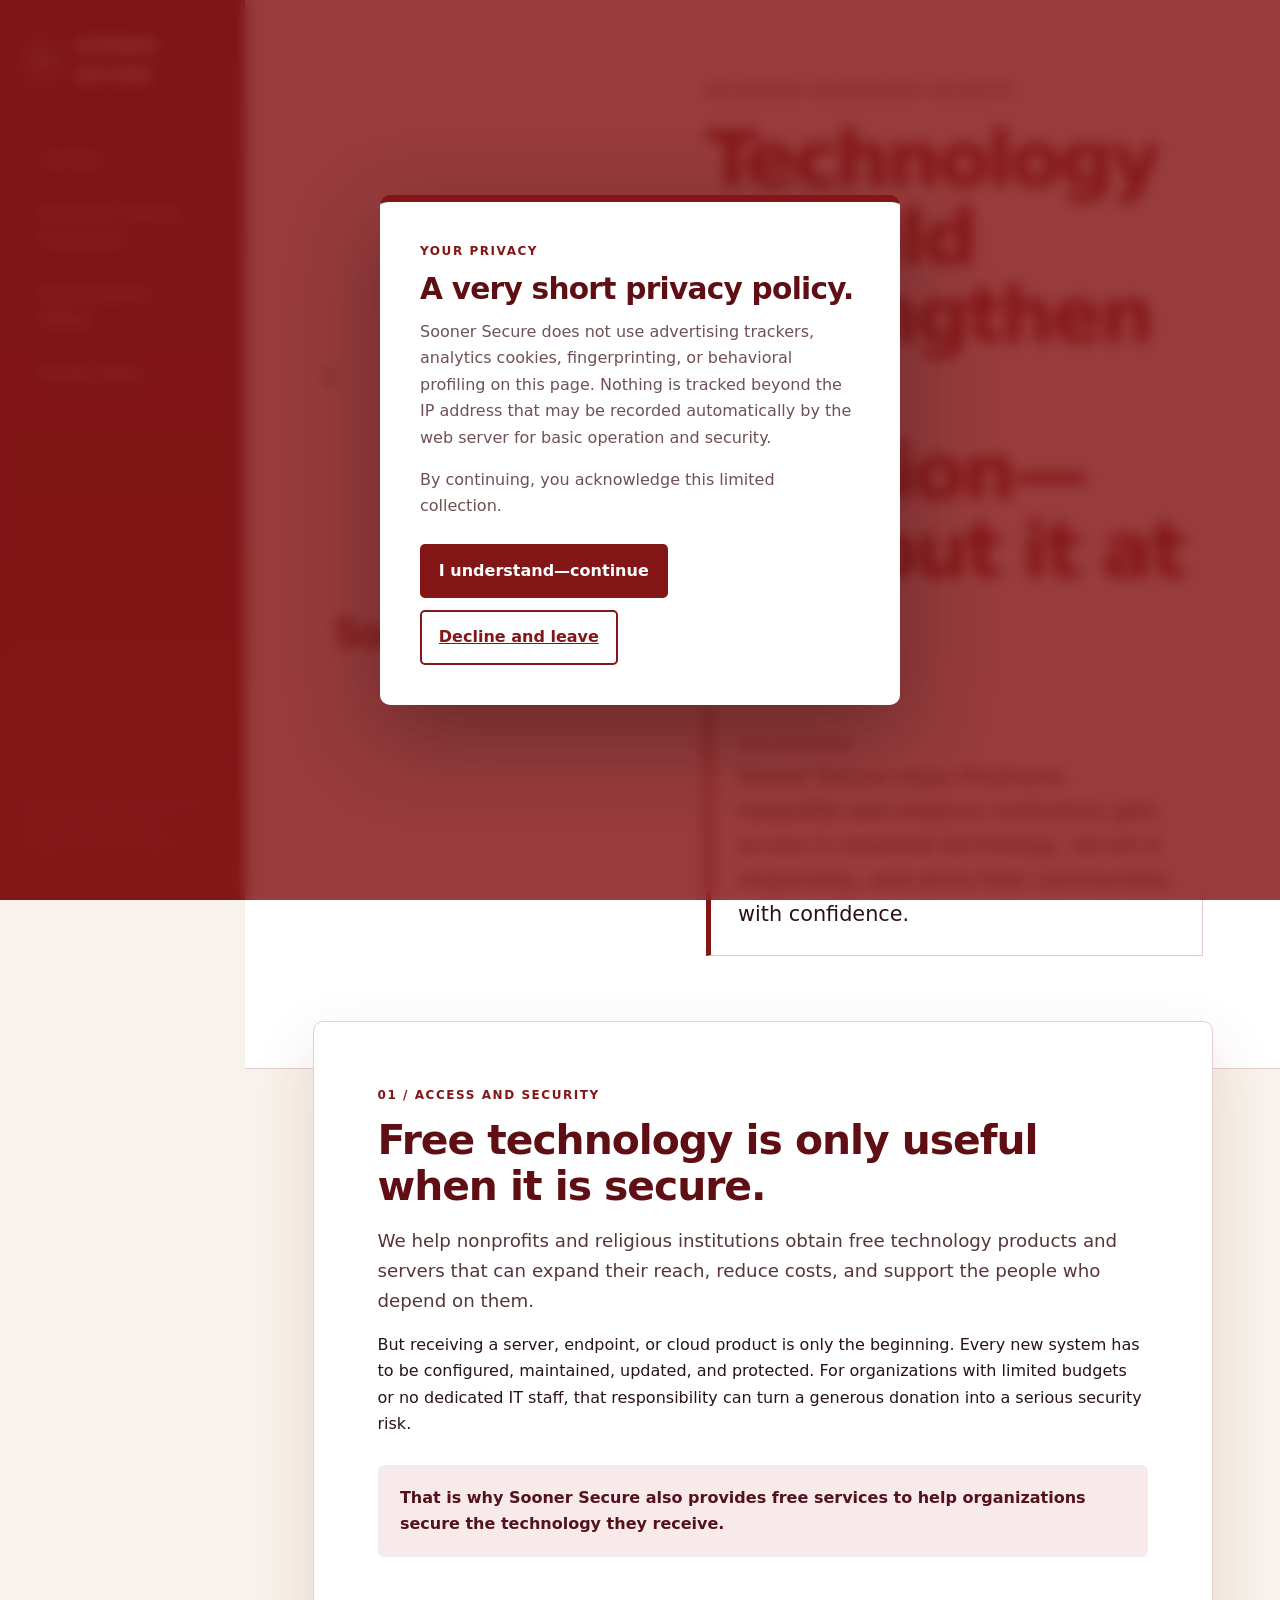
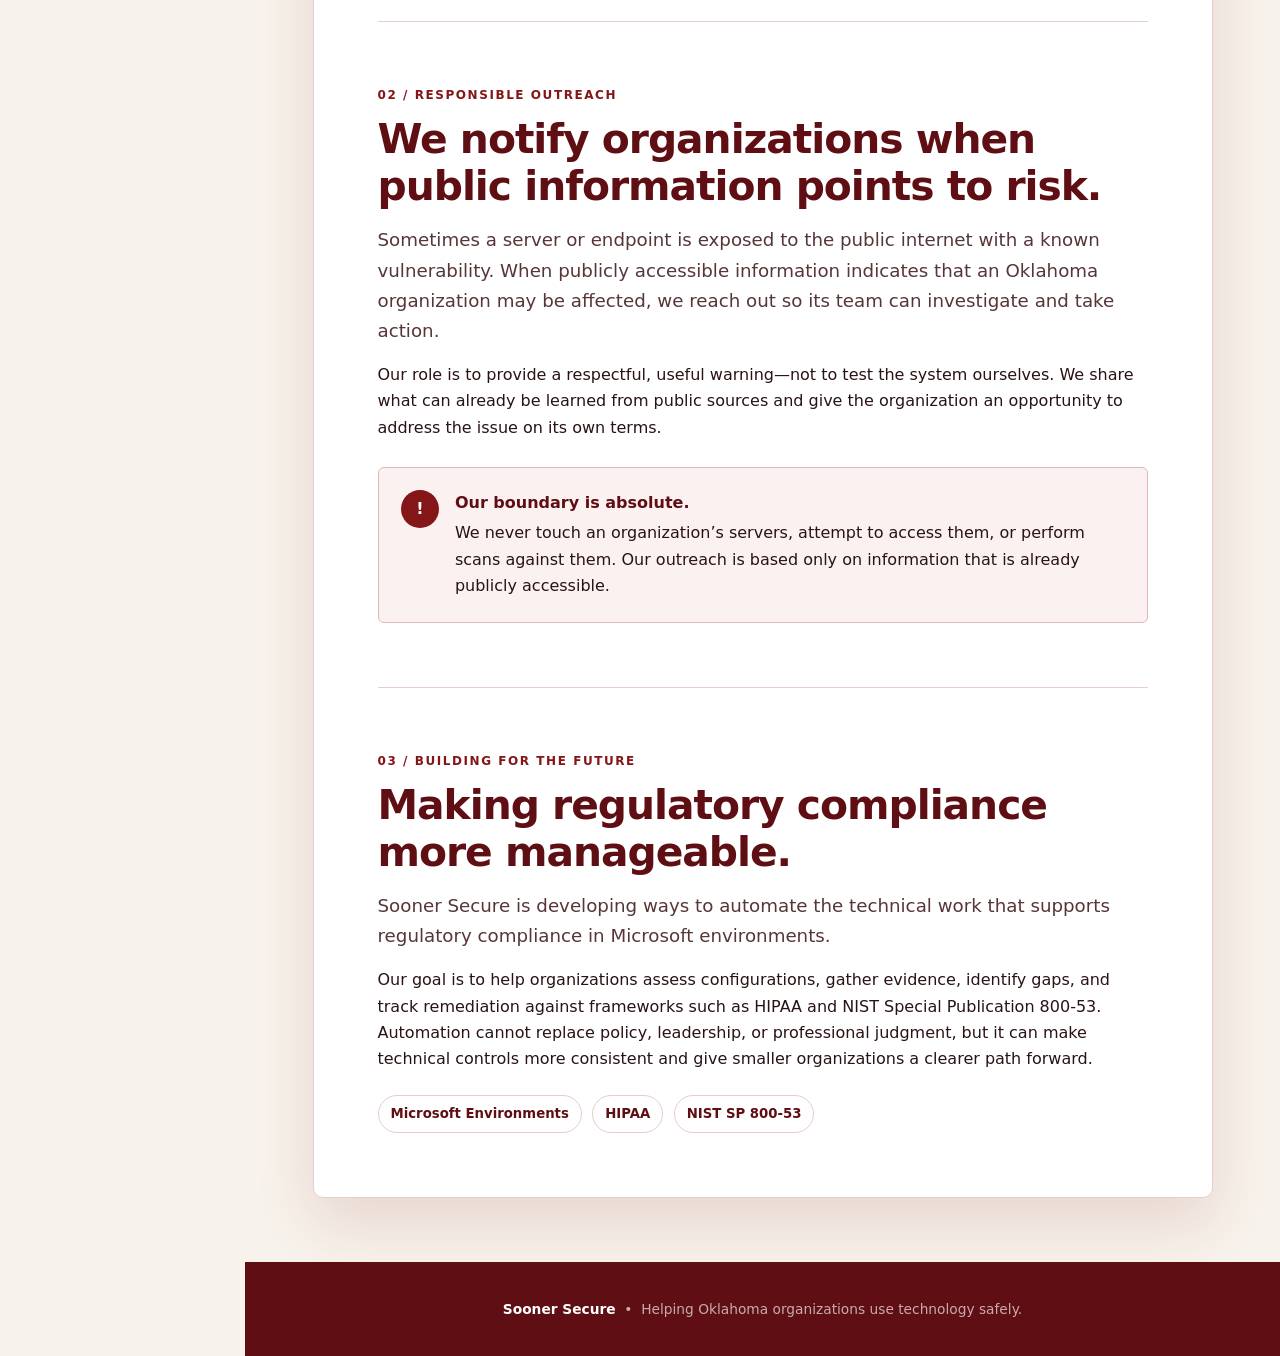
==== index.html @ 1336f8ab "Update index.html" ====
<!DOCTYPE html>
<html lang="en">
<head>
  <meta charset="UTF-8">
  <meta name="viewport" content="width=device-width, initial-scale=1.0">
  <meta name="description" content="Sooner Secure helps Oklahoma nonprofits and religious institutions access and secure essential technology.">
  <title>Sooner Secure | Technology That Serves Safely</title>
  <style>
    :root {
      --navy: #841617;
      --navy-light: #a52a2b;
      --red: #841617;
      --red-dark: #5f0f13;
      --cream: #f7f2eb;
      --paper: #ffffff;
      --ink: #291314;
      --muted: #6f5153;
      --line: #e6cdcf;
      --sidebar-width: 245px;
    }

    * { box-sizing: border-box; }

    html { scroll-behavior: smooth; }

    body {
      margin: 0;
      background: var(--cream);
      color: var(--ink);
      font-family: Inter, ui-sans-serif, system-ui, -apple-system, BlinkMacSystemFont, "Segoe UI", sans-serif;
      line-height: 1.65;
    }

    a { color: inherit; }

    .privacy-consent-toggle {
      position: fixed;
      width: 1px;
      height: 1px;
      opacity: 0;
      pointer-events: none;
    }

    .privacy-consent-toggle:not(:checked) ~ .privacy-overlay { display: none; }

    .sidebar {
      position: fixed;
      inset: 0 auto 0 0;
      width: var(--sidebar-width);
      display: flex;
      flex-direction: column;
      padding: 2rem 1.5rem;
      background: linear-gradient(180deg, var(--red-dark), var(--red));
      color: white;
      z-index: 10;
    }

    .brand {
      display: flex;
      align-items: center;
      gap: .8rem;
      margin-bottom: 3rem;
      font-size: 1.08rem;
      font-weight: 800;
      letter-spacing: .03em;
      text-transform: uppercase;
    }

    .brand-mark {
      display: grid;
      width: 42px;
      height: 42px;
      place-items: center;
      border: 2px solid rgba(255,255,255,.9);
      border-radius: 50%;
      color: white;
      font-size: .82rem;
    }

    nav { display: grid; gap: .45rem; }

    nav a,
    nav label {
      display: block;
      padding: .7rem .85rem;
      border-left: 3px solid transparent;
      color: rgba(255,255,255,.78);
      font-size: .95rem;
      text-decoration: none;
      transition: .2s ease;
      cursor: pointer;
    }

    nav a:hover,
    nav a:focus-visible,
    nav label:hover,
    nav label:focus-visible {
      border-left-color: #ffffff;
      background: rgba(255,255,255,.08);
      color: white;
      outline: none;
    }

    .sidebar-note {
      margin-top: auto;
      color: rgba(255,255,255,.58);
      font-size: .78rem;
      line-height: 1.5;
    }

    .page { margin-left: var(--sidebar-width); min-height: 100vh; }

    .header-logo {
      width: min(320px, 100%);
      align-self: center;
      text-align: center;
    }

    .logo-symbol {
      height: 232px;
      overflow: hidden;
    }

    .logo-symbol img {
      display: block;
      width: 100%;
      height: auto;
    }

    header,
    .header-logo,
    .logo-symbol,
    .logo-symbol img,
    .header-copy,
    .mission-box {
      background: #ffffff;
    }

    .logo-name {
      margin-top: .2rem;
      color: var(--red);
      font-size: clamp(1.8rem, 3vw, 2.55rem);
      font-weight: 800;
      letter-spacing: -.035em;
    }

    header {
      display: grid;
      grid-template-columns: minmax(220px, 320px) 1fr;
      gap: clamp(2rem, 5vw, 5rem);
      align-items: center;
      padding: 4.8rem clamp(1.5rem, 6vw, 6.5rem) 7rem;
      border-bottom: 1px solid var(--line);
      background: #ffffff;
      color: var(--ink);
    }

    .eyebrow {
      display: inline-block;
      margin-bottom: 1.2rem;
      color: var(--red);
      font-size: .78rem;
      font-weight: 800;
      letter-spacing: .16em;
      text-transform: uppercase;
    }

    h1 {
      max-width: 760px;
      margin: 0;
      font-size: clamp(2.5rem, 6vw, 5rem);
      line-height: 1.02;
      letter-spacing: -.045em;
      color: var(--red);
    }

    .mission-box {
      max-width: 780px;
      margin-top: 2.5rem;
      padding: 1.5rem 1.7rem;
      border: 1px solid #e5c8ca;
      border-left: 5px solid var(--red);
      background: #ffffff;
      box-shadow: none;
    }

    .mission-box strong {
      display: block;
      margin-bottom: .3rem;
      color: var(--red);
      font-size: .8rem;
      letter-spacing: .12em;
      text-transform: uppercase;
    }

    .mission-box p { margin: 0; font-size: clamp(1.05rem, 2vw, 1.3rem); }

    main {
      width: min(900px, calc(100% - 3rem));
      margin: -3rem auto 4rem;
      padding: clamp(1.6rem, 5vw, 4.5rem);
      border: 1px solid var(--line);
      border-radius: 10px;
      background: var(--paper);
      box-shadow: 0 24px 60px rgba(132,22,23,.13);
    }

    section { scroll-margin-top: 2rem; }
    section + section { margin-top: 4rem; padding-top: 4rem; border-top: 1px solid var(--line); }

    .section-number {
      display: block;
      margin-bottom: .65rem;
      color: var(--red);
      font-size: .75rem;
      font-weight: 800;
      letter-spacing: .13em;
      text-transform: uppercase;
    }

    h2 {
      margin: 0 0 1rem;
      color: var(--red-dark);
      font-size: clamp(1.7rem, 4vw, 2.55rem);
      line-height: 1.14;
      letter-spacing: -.025em;
    }

    p { margin: 0 0 1rem; }

    .lead { color: #573638; font-size: 1.14rem; }

    .highlight {
      margin-top: 1.7rem;
      padding: 1.25rem 1.4rem;
      border-radius: 6px;
      background: #f8e9eb;
      color: #53131d;
      font-weight: 650;
    }

    .boundary {
      display: grid;
      grid-template-columns: auto 1fr;
      gap: 1rem;
      margin-top: 1.6rem;
      padding: 1.4rem;
      border: 1px solid #dfb8bb;
      border-radius: 6px;
      background: #fbf1f1;
    }

    .boundary-icon {
      display: grid;
      width: 38px;
      height: 38px;
      place-items: center;
      border-radius: 50%;
      background: var(--red);
      color: white;
      font-weight: 900;
    }

    .boundary strong { color: var(--red-dark); }
    .boundary p { margin: .25rem 0 0; }

    .frameworks { display: flex; flex-wrap: wrap; gap: .65rem; margin-top: 1.4rem; }

    .tag {
      padding: .45rem .75rem;
      border: 1px solid var(--line);
      border-radius: 999px;
      color: var(--red-dark);
      font-size: .83rem;
      font-weight: 750;
    }

    footer {
      padding: 2.2rem clamp(1.5rem, 6vw, 6.5rem);
      background: var(--red-dark);
      color: rgba(255,255,255,.65);
      font-size: .86rem;
      text-align: center;
    }

    footer strong { color: white; }

    .privacy-overlay {
      position: fixed;
      inset: 0;
      z-index: 100;
      display: grid;
      place-items: center;
      padding: 1.25rem;
      background: rgba(132, 22, 23, .84);
      backdrop-filter: blur(7px);
    }

    .privacy-dialog {
      width: min(520px, 100%);
      padding: clamp(1.5rem, 5vw, 2.5rem);
      border-top: 7px solid var(--red);
      border-radius: 10px;
      background: white;
      box-shadow: 0 30px 90px rgba(0,0,0,.3);
    }

    .privacy-dialog h2 { margin-bottom: .8rem; font-size: 1.85rem; }
    .privacy-dialog p { color: var(--muted); }
    .privacy-actions { display: flex; flex-wrap: wrap; gap: .75rem; margin-top: 1.5rem; }

    .privacy-button {
      padding: .75rem 1.05rem;
      border: 2px solid var(--red);
      border-radius: 5px;
      background: var(--red);
      color: white;
      font: inherit;
      font-weight: 750;
      cursor: pointer;
    }

    .privacy-button:hover,
    .privacy-button:focus-visible { background: var(--red-dark); border-color: var(--red-dark); }
    .privacy-button.secondary { background: white; color: var(--red); }

    @media (max-width: 760px) {
      .sidebar {
        position: static;
        width: 100%;
        padding: 1rem 1.2rem;
      }

      .brand { margin: 0 0 .8rem; }
      .brand-mark { width: 36px; height: 36px; }
      nav { grid-template-columns: repeat(2, 1fr); }
      nav a, nav label { padding: .45rem .55rem; font-size: .82rem; }
      .sidebar-note { display: none; }
      .page { margin-left: 0; }
      header {
        grid-template-columns: 1fr;
        gap: 1.5rem;
        padding-top: 2.5rem;
        padding-bottom: 6rem;
      }
      .header-logo { width: 260px; margin: 0 auto; }
      .logo-symbol { height: 190px; }
      main { margin-top: -2.5rem; }
      section + section { margin-top: 3rem; padding-top: 3rem; }
    }
  </style>
</head>
<body>
  <input class="privacy-consent-toggle" id="privacy-consent-toggle" type="checkbox" checked>
  <aside class="sidebar" aria-label="Primary navigation">
    <div class="brand">
      <span class="brand-mark" aria-hidden="true">SS</span>
      <span>Sooner Secure</span>
    </div>
    <nav>
      <a href="https://www.youtube.com/@CybersecPat" target="_blank" rel="noopener noreferrer">YouTube</a>
      <a href="https://www.eff.org/" target="_blank" rel="noopener noreferrer">Electronic Frontier Foundation</a>
      <a href="https://github.com/sooner-secure" target="_blank" rel="noopener noreferrer">Sooner Secure GitHub</a>
      <label for="privacy-consent-toggle" tabindex="0">Privacy Policy</label>
    </nav>
    <p class="sidebar-note">Practical security support for organizations serving Oklahoma communities.</p>
  </aside>

  <div class="page">
    <header id="mission">
      <div class="header-logo">
        <div class="logo-symbol">
          <img src="sooner-secure-logo.png" alt="Sooner Secure emblem">
        </div>
        <div class="logo-name">Sooner Secure</div>
      </div>
      <div class="header-copy">
        <span class="eyebrow">Oklahoma technology security</span>
        <h1>Technology should strengthen your mission—not put it at risk.</h1>
        <div class="mission-box">
          <strong>Our Mission</strong>
          <p>Sooner Secure helps Oklahoma nonprofits and religious institutions gain access to essential technology, secure it responsibly, and serve their communities with confidence.</p>
        </div>
      </div>
    </header>

    <main>
      <section id="technology">
        <span class="section-number">01 / Access and Security</span>
        <h2>Free technology is only useful when it is secure.</h2>
        <p class="lead">We help nonprofits and religious institutions obtain free technology products and servers that can expand their reach, reduce costs, and support the people who depend on them.</p>
        <p>But receiving a server, endpoint, or cloud product is only the beginning. Every new system has to be configured, maintained, updated, and protected. For organizations with limited budgets or no dedicated IT staff, that responsibility can turn a generous donation into a serious security risk.</p>
        <div class="highlight">That is why Sooner Secure also provides free services to help organizations secure the technology they receive.</div>
      </section>

      <section id="outreach">
        <span class="section-number">02 / Responsible Outreach</span>
        <h2>We notify organizations when public information points to risk.</h2>
        <p class="lead">Sometimes a server or endpoint is exposed to the public internet with a known vulnerability. When publicly accessible information indicates that an Oklahoma organization may be affected, we reach out so its team can investigate and take action.</p>
        <p>Our role is to provide a respectful, useful warning—not to test the system ourselves. We share what can already be learned from public sources and give the organization an opportunity to address the issue on its own terms.</p>
        <div class="boundary">
          <span class="boundary-icon" aria-hidden="true">!</span>
          <div>
            <strong>Our boundary is absolute.</strong>
            <p>We never touch an organization’s servers, attempt to access them, or perform scans against them. Our outreach is based only on information that is already publicly accessible.</p>
          </div>
        </div>
      </section>

      <section id="compliance">
        <span class="section-number">03 / Building for the Future</span>
        <h2>Making regulatory compliance more manageable.</h2>
        <p class="lead">Sooner Secure is developing ways to automate the technical work that supports regulatory compliance in Microsoft environments.</p>
        <p>Our goal is to help organizations assess configurations, gather evidence, identify gaps, and track remediation against frameworks such as HIPAA and NIST Special Publication 800-53. Automation cannot replace policy, leadership, or professional judgment, but it can make technical controls more consistent and give smaller organizations a clearer path forward.</p>
        <div class="frameworks" aria-label="Supported technology and frameworks">
          <span class="tag">Microsoft Environments</span>
          <span class="tag">HIPAA</span>
          <span class="tag">NIST SP 800-53</span>
        </div>
      </section>
    </main>

    <footer>
      <strong>Sooner Secure</strong> &nbsp;•&nbsp; Helping Oklahoma organizations use technology safely.
    </footer>
  </div>

  <div class="privacy-overlay" id="privacy-overlay" role="dialog" aria-modal="true" aria-labelledby="privacy-title">
    <div class="privacy-dialog" id="privacy" tabindex="-1">
      <span class="section-number">Your privacy</span>
      <h2 id="privacy-title">A very short privacy policy.</h2>
      <p>Sooner Secure does not use advertising trackers, analytics cookies, fingerprinting, or behavioral profiling on this page. Nothing is tracked beyond the IP address that may be recorded automatically by the web server for basic operation and security.</p>
      <p>By continuing, you acknowledge this limited collection.</p>
      <div class="privacy-actions">
        <label class="privacy-button" for="privacy-consent-toggle" id="privacy-accept" role="button" tabindex="0">I understand—continue</label>
        <a class="privacy-button secondary" href="about:blank">Decline and leave</a>
      </div>
    </div>
  </div>

  <script>
    (() => {
      const toggle = document.getElementById('privacy-consent-toggle');
      const accept = document.getElementById('privacy-accept');

      accept.addEventListener('click', () => {
        try {
          localStorage.setItem('soonerSecurePrivacyConsent', 'accepted');
        } catch (error) {
          /* Some file previews disable storage. Consent still works for this visit. */
        }
      });

      let hasConsent = false;
      try {
        hasConsent = localStorage.getItem('soonerSecurePrivacyConsent') === 'accepted';
      } catch (error) {
        /* Show the notice when storage is unavailable. */
      }

      if (hasConsent) {
        toggle.checked = false;
      }
    })();
  </script>
</body>
</html>
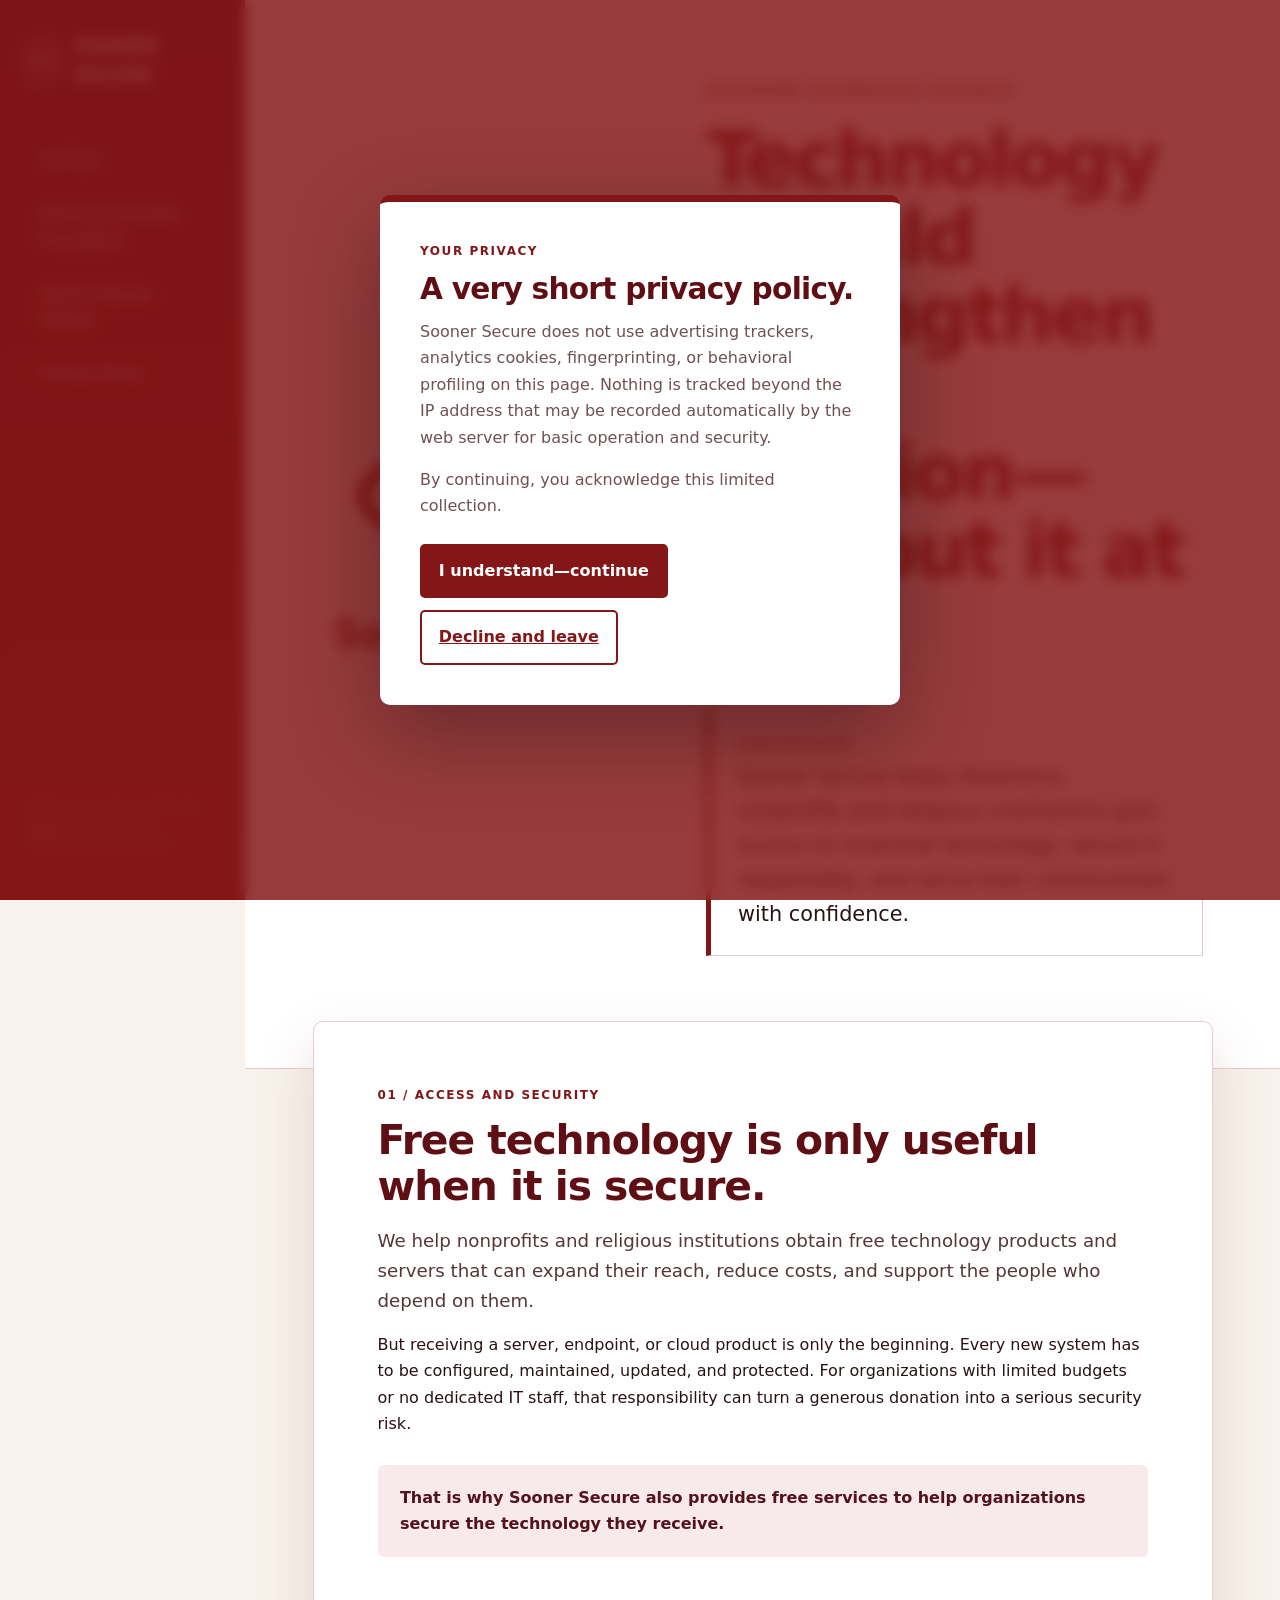
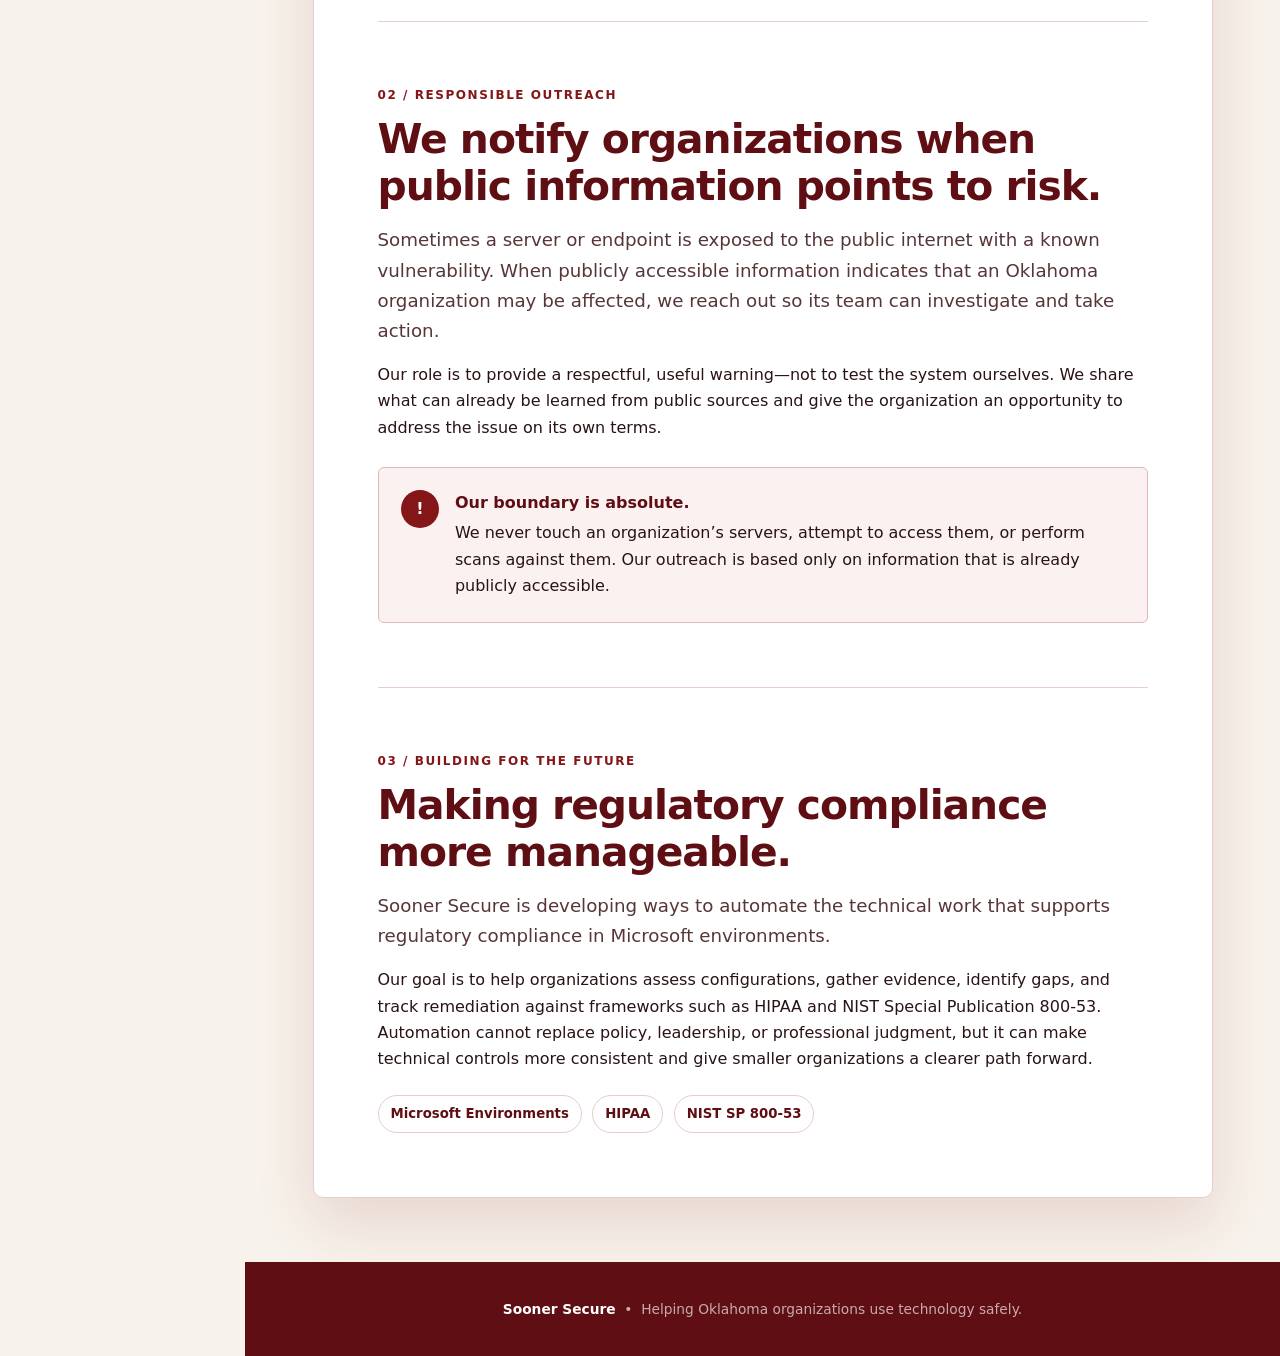
==== commit 07dfb25f: "Update index.html" ====
--- a/index.html
+++ b/index.html
@@ -370,7 +370,7 @@
     <header id="mission">
       <div class="header-logo">
         <div class="logo-symbol">
-          <img src="sooner-secure-logo.png" alt="Sooner Secure emblem">
+          <img src="sooner-secure-logo.jpg" alt="Sooner Secure emblem">
         </div>
         <div class="logo-name">Sooner Secure</div>
       </div>
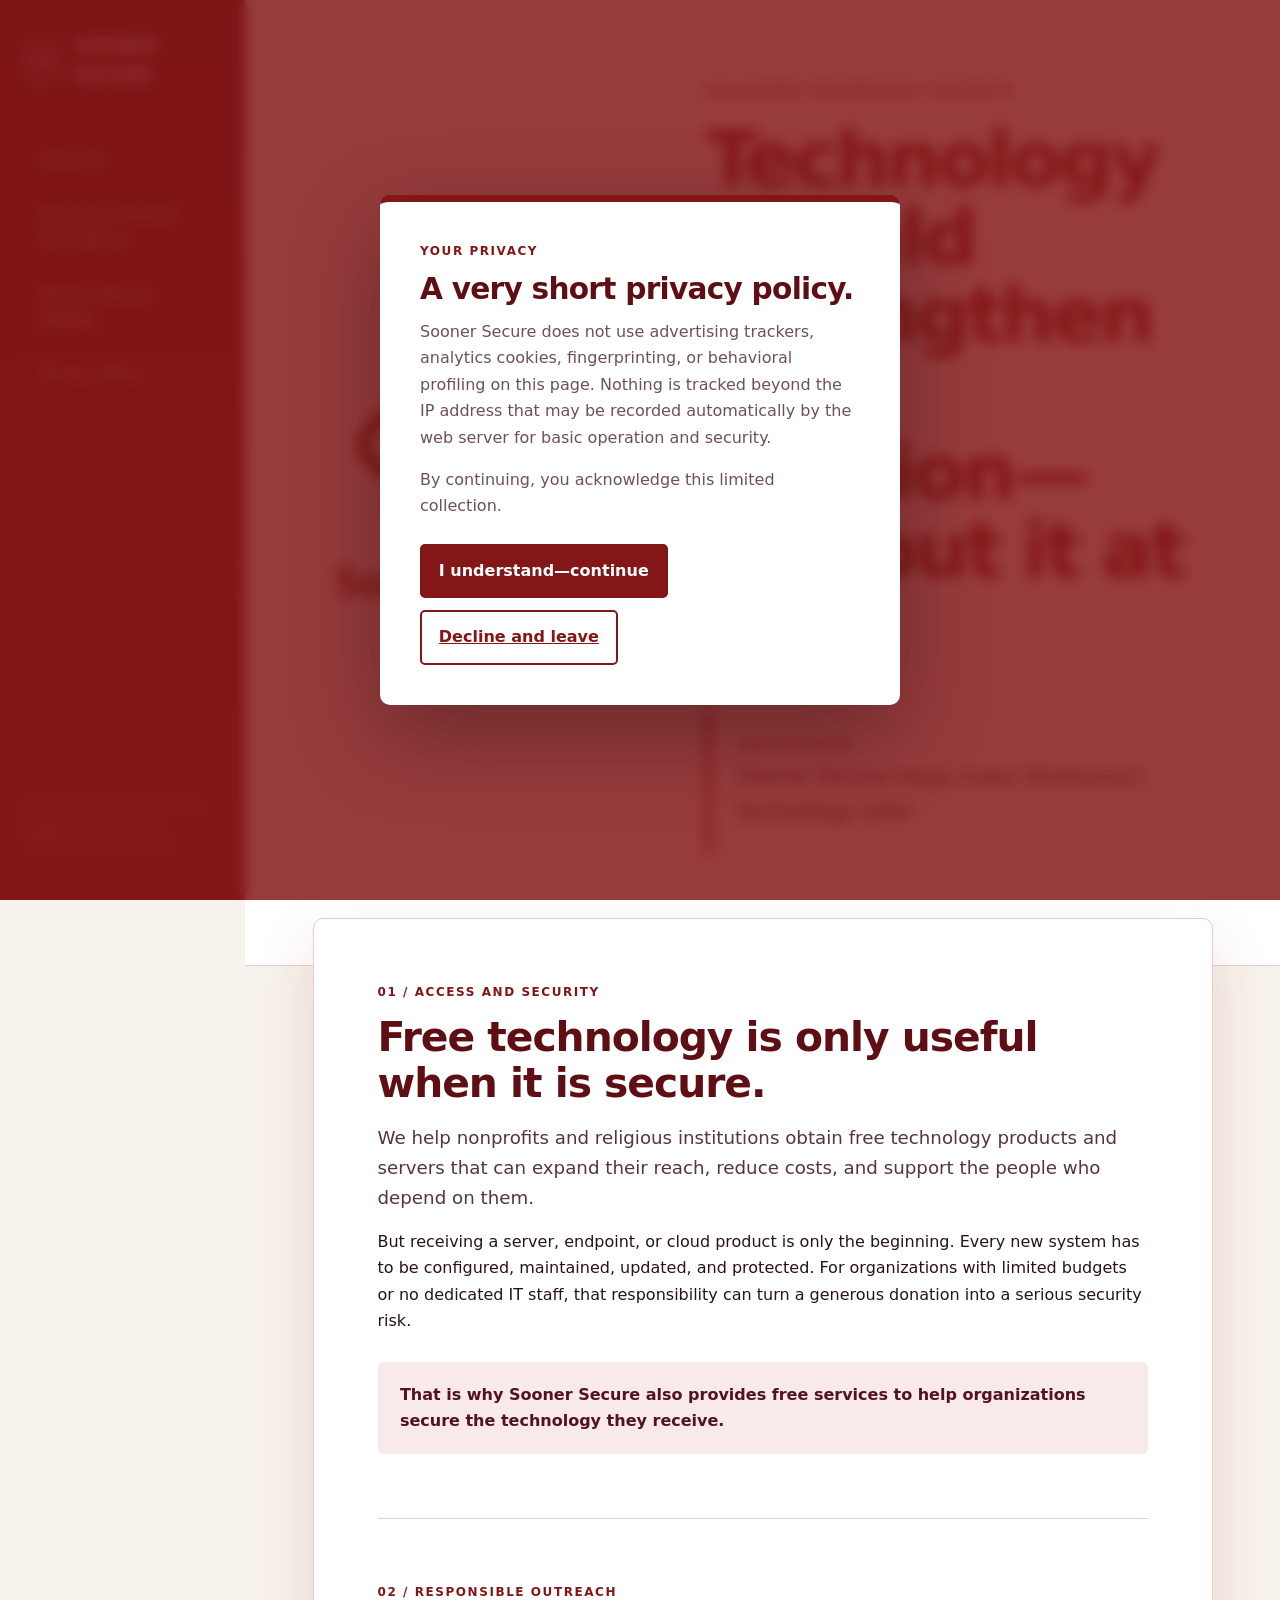
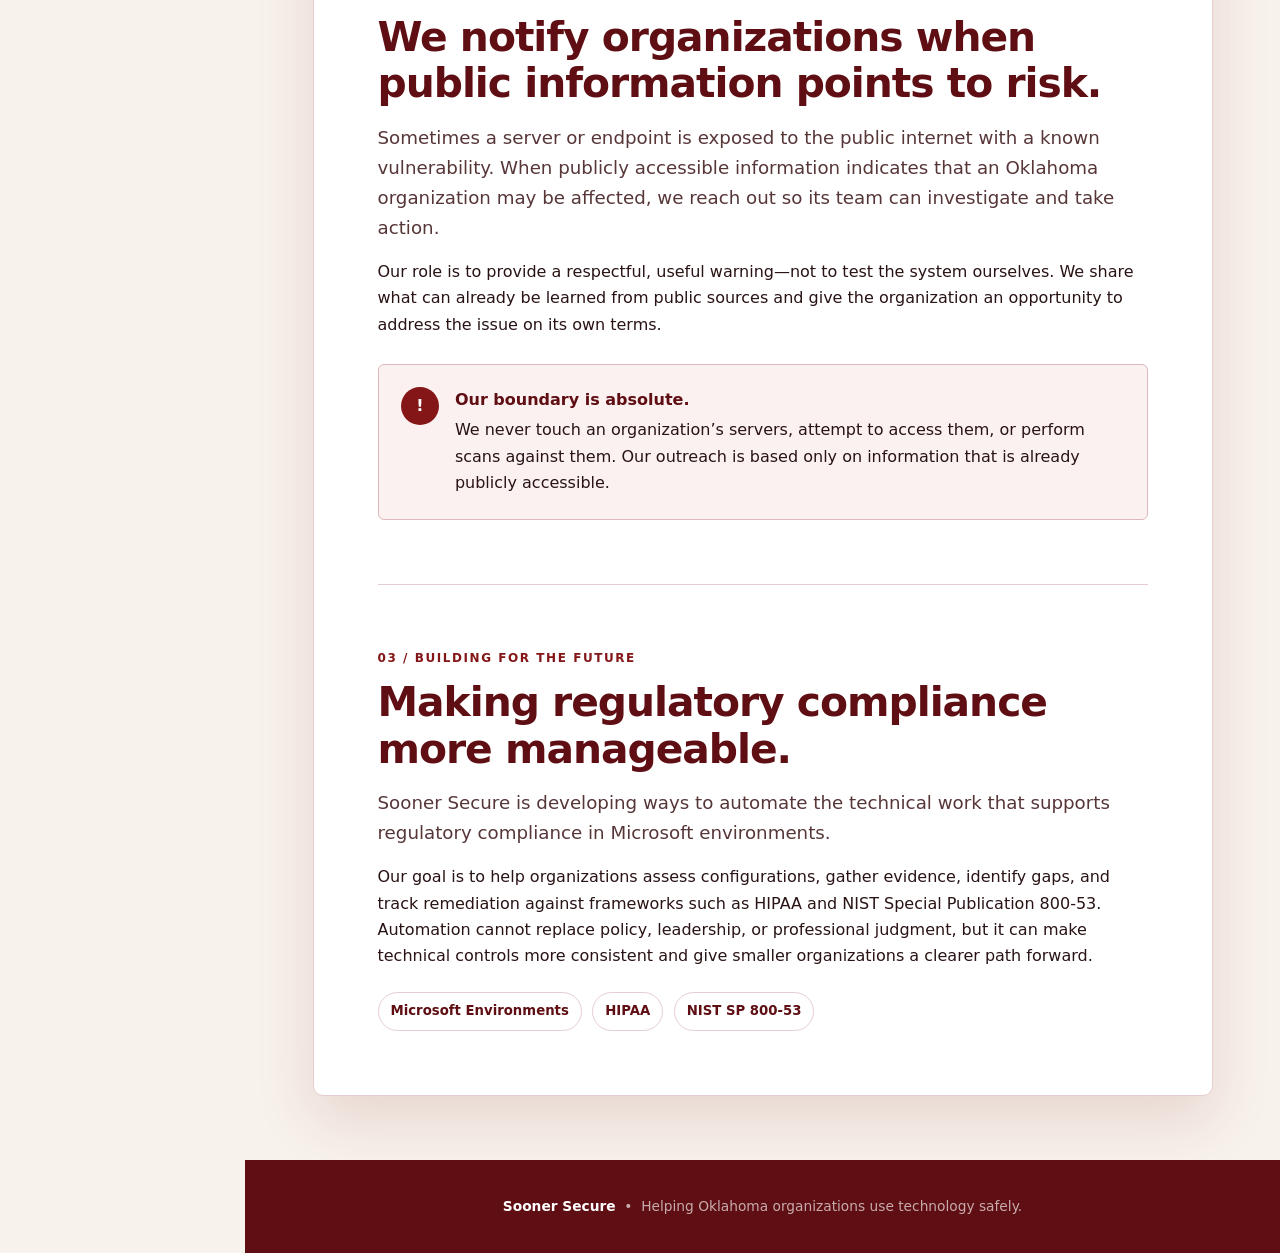
==== commit a92f2b69: "Update index.html" ====
--- a/index.html
+++ b/index.html
@@ -3,7 +3,7 @@
 <head>
   <meta charset="UTF-8">
   <meta name="viewport" content="width=device-width, initial-scale=1.0">
-  <meta name="description" content="Sooner Secure helps Oklahoma nonprofits and religious institutions access and secure essential technology.">
+  <meta name="description" content="Sooner Secure helps make Oklahoma's technology safer.">
   <title>Sooner Secure | Technology That Serves Safely</title>
   <style>
     :root {
@@ -379,7 +379,7 @@
         <h1>Technology should strengthen your mission—not put it at risk.</h1>
         <div class="mission-box">
           <strong>Our Mission</strong>
-          <p>Sooner Secure helps Oklahoma nonprofits and religious institutions gain access to essential technology, secure it responsibly, and serve their communities with confidence.</p>
+          <p>Sooner Secure helps make Oklahoma's technology safer.</p>
         </div>
       </div>
     </header>
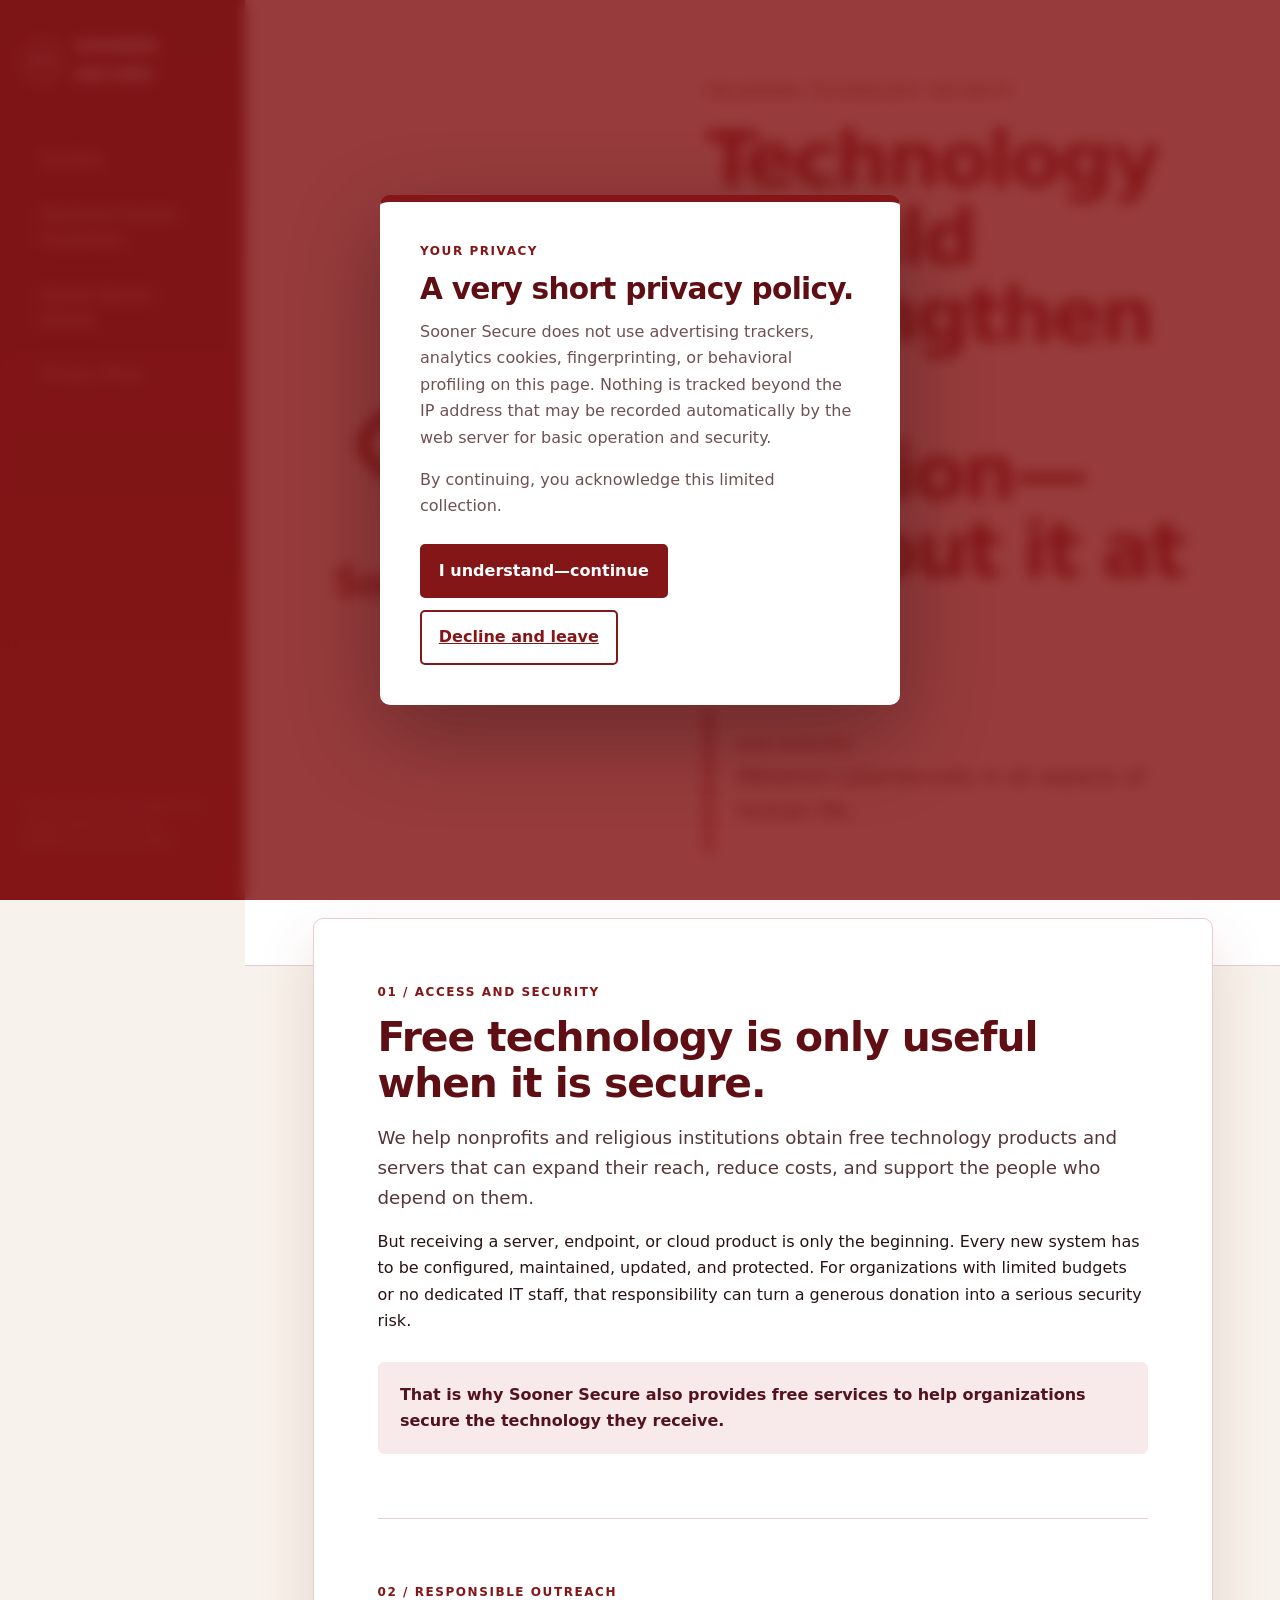
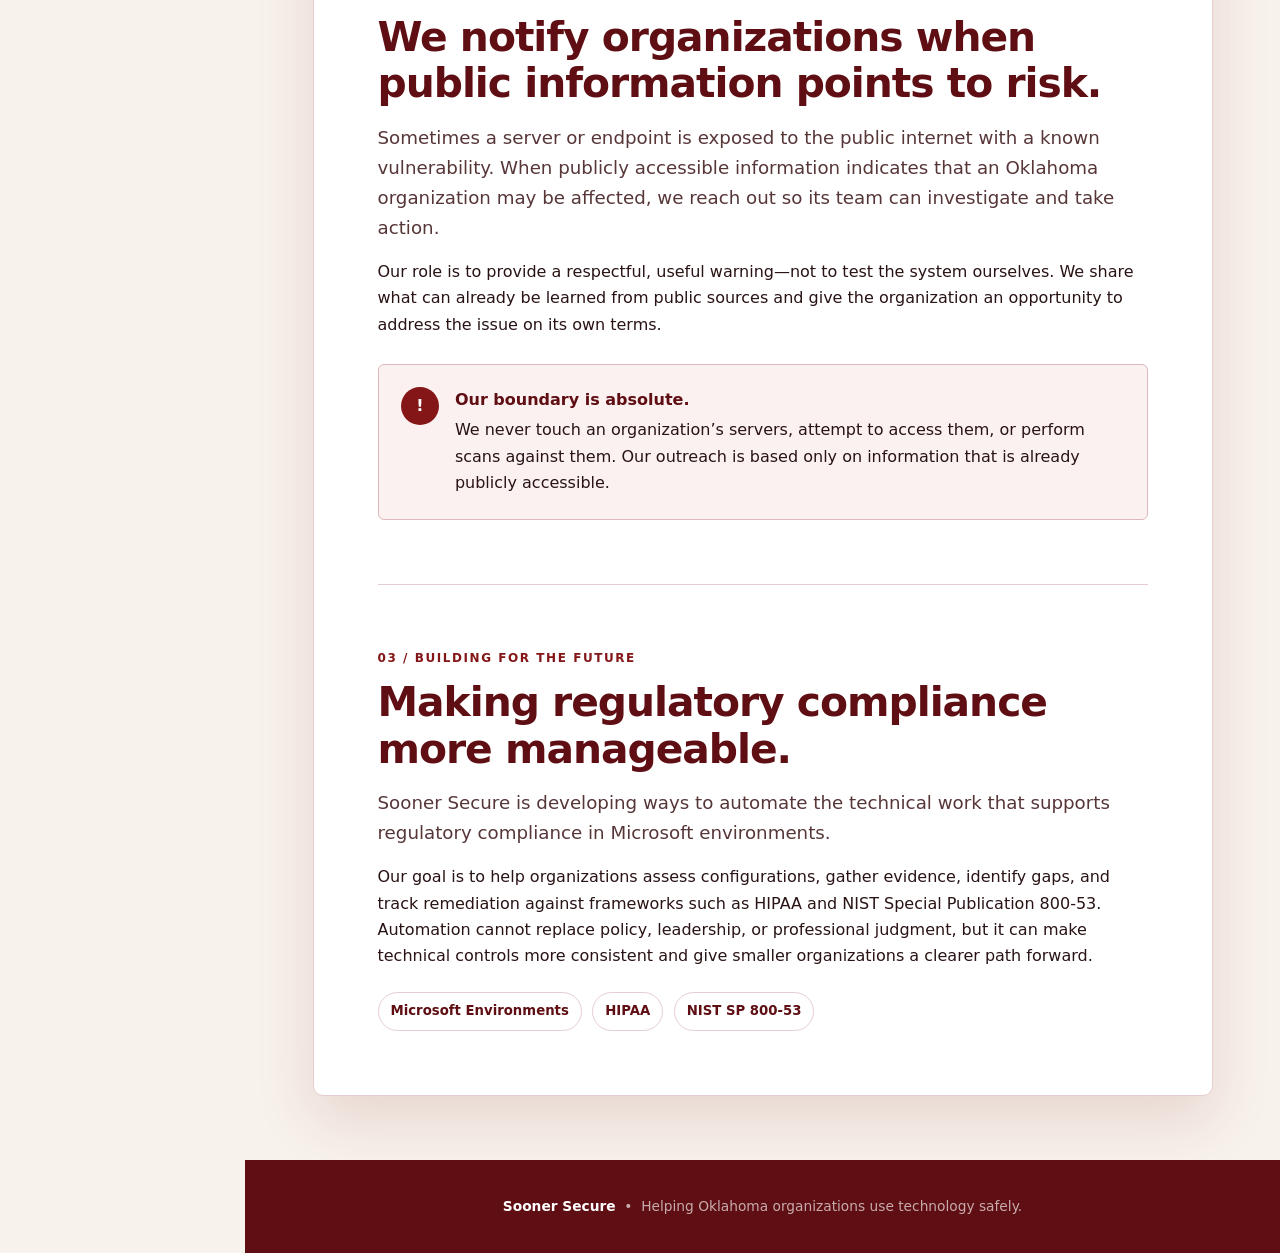
==== commit 9ef9dd0b: "Update index.html" ====
--- a/index.html
+++ b/index.html
@@ -379,7 +379,7 @@
         <h1>Technology should strengthen your mission—not put it at risk.</h1>
         <div class="mission-box">
           <strong>Our Mission</strong>
-          <p>Sooner Secure helps make Oklahoma's technology safer.</p>
+          <p> Advance cybersecurity in all aspects of human life.</p>
         </div>
       </div>
     </header>
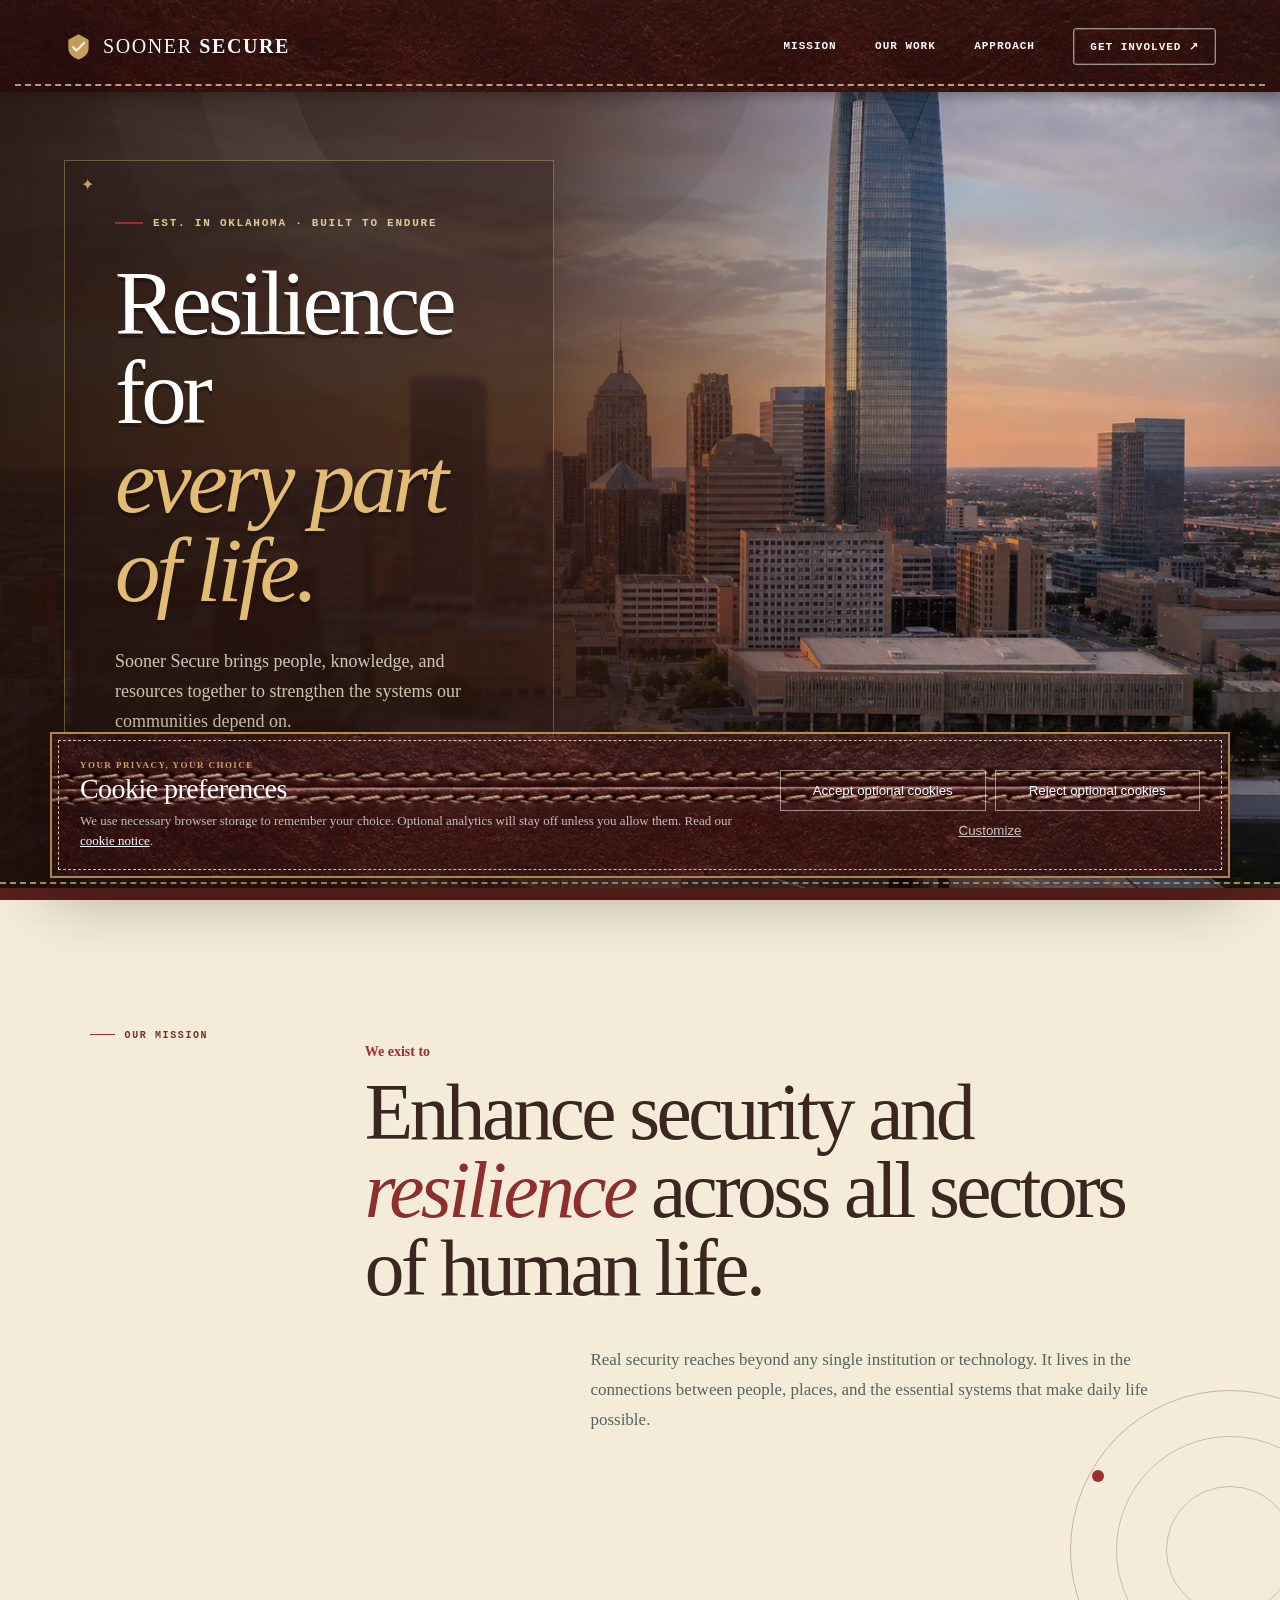
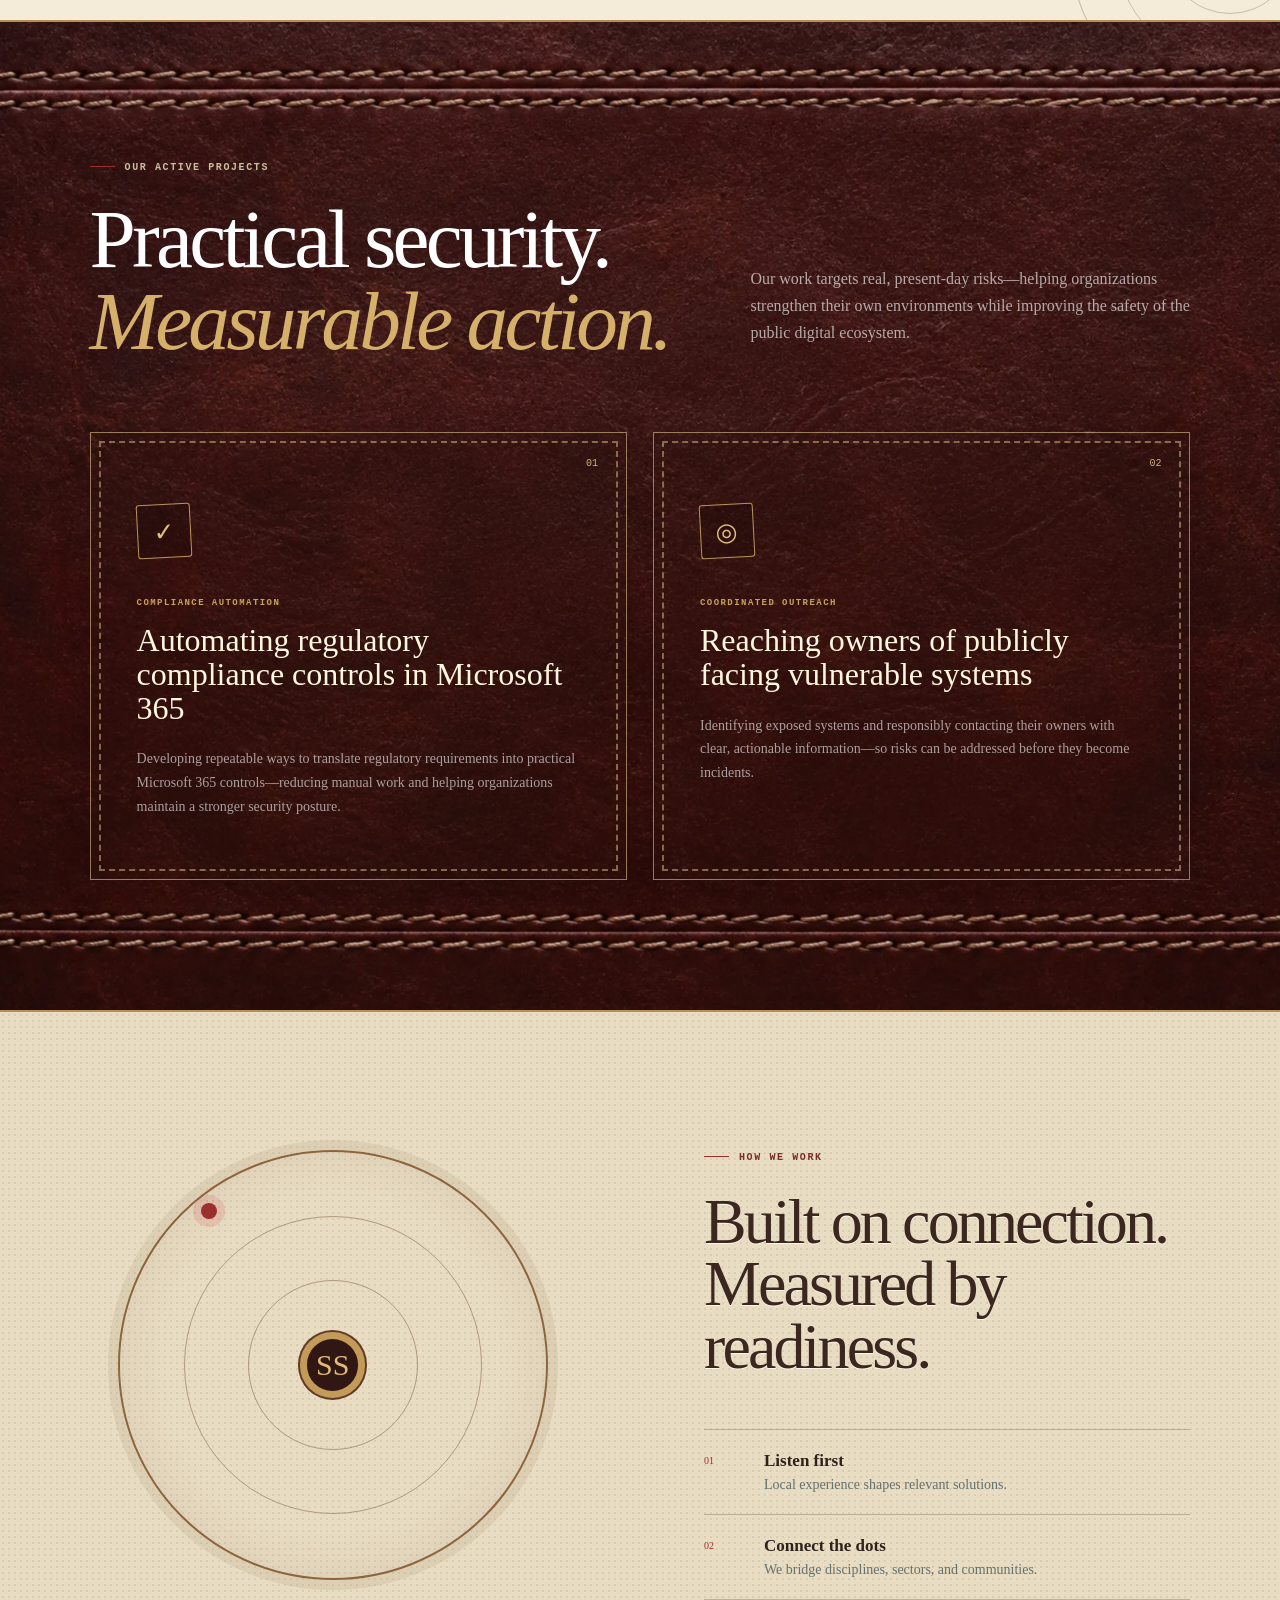
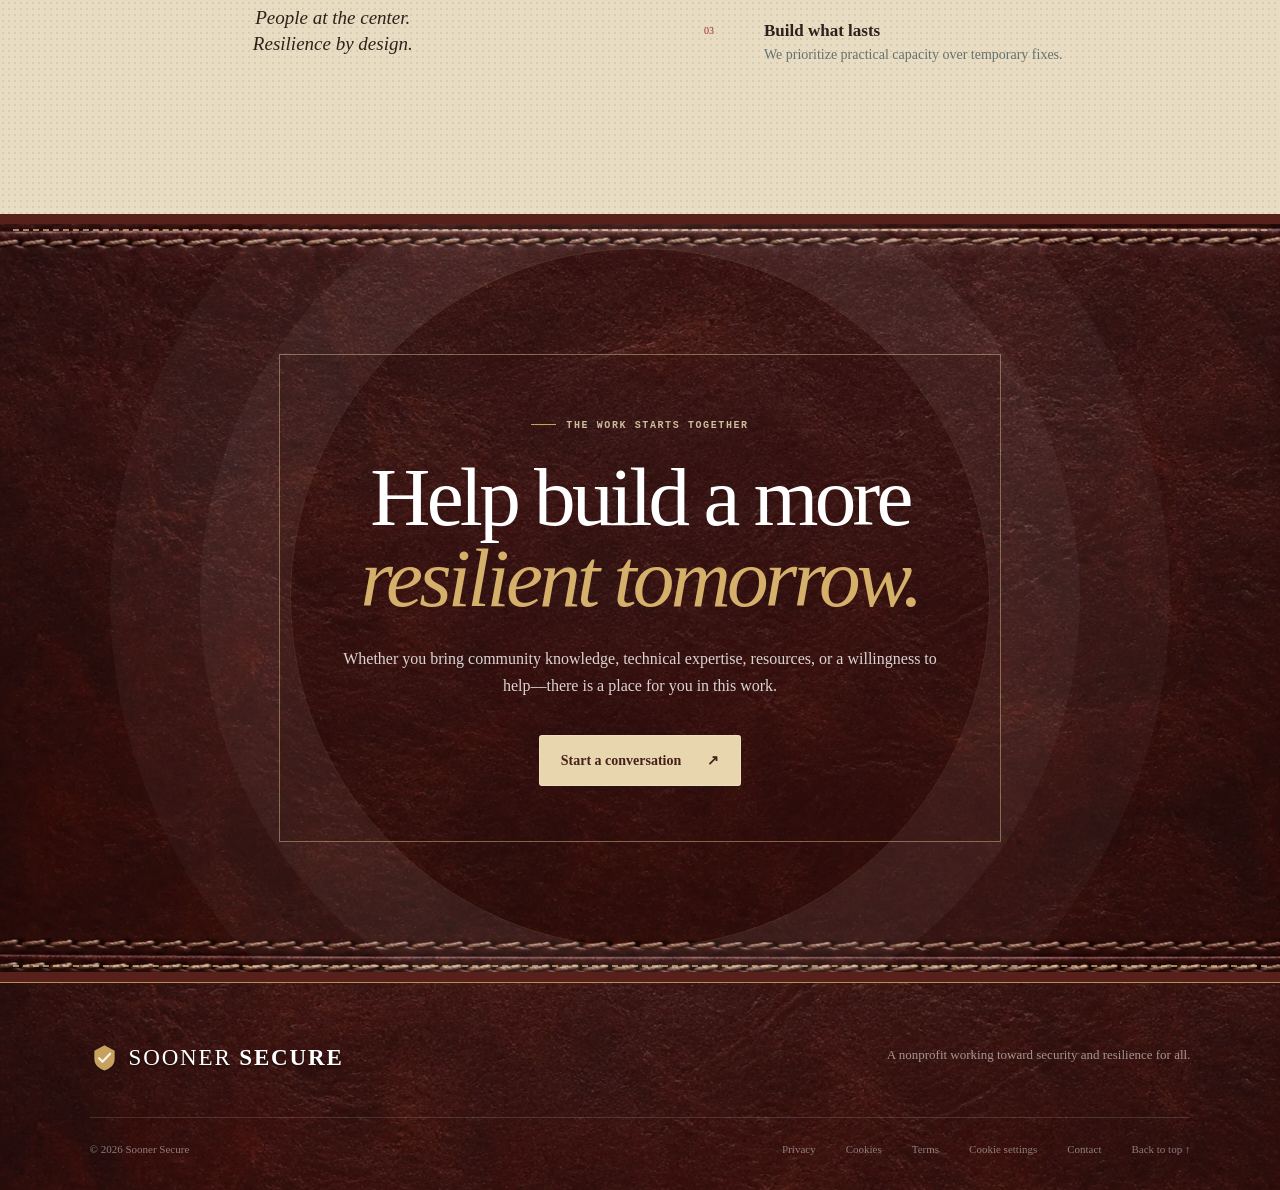
==== commit f7cce491: "do it" ====
--- a/index.html
+++ b/index.html
@@ -1,467 +1,169 @@
-<!DOCTYPE html>
+<!doctype html>
 <html lang="en">
-<head>
-  <meta charset="UTF-8">
-  <meta name="viewport" content="width=device-width, initial-scale=1.0">
-  <meta name="description" content="Sooner Secure helps make Oklahoma's technology safer.">
-  <title>Sooner Secure | Technology That Serves Safely</title>
-  <style>
-    :root {
-      --navy: #841617;
-      --navy-light: #a52a2b;
-      --red: #841617;
-      --red-dark: #5f0f13;
-      --cream: #f7f2eb;
-      --paper: #ffffff;
-      --ink: #291314;
-      --muted: #6f5153;
-      --line: #e6cdcf;
-      --sidebar-width: 245px;
-    }
+  <head>
+    <meta charset="UTF-8" />
+    <meta name="viewport" content="width=device-width, initial-scale=1.0" />
+    <meta name="description" content="Sooner Secure strengthens the systems people rely on—building practical resilience across communities and sectors." />
+    <meta name="theme-color" content="#351b16" />
+    <title>Sooner Secure — Resilience for every part of life</title>
+    <link rel="stylesheet" href="styles.css" />
+    <script src="script.js" defer></script>
+  </head>
+  <body>
+    <a class="skip-link" href="#main">Skip to content</a>
 
-    * { box-sizing: border-box; }
-
-    html { scroll-behavior: smooth; }
-
-    body {
-      margin: 0;
-      background: var(--cream);
-      color: var(--ink);
-      font-family: Inter, ui-sans-serif, system-ui, -apple-system, BlinkMacSystemFont, "Segoe UI", sans-serif;
-      line-height: 1.65;
-    }
-
-    a { color: inherit; }
-
-    .privacy-consent-toggle {
-      position: fixed;
-      width: 1px;
-      height: 1px;
-      opacity: 0;
-      pointer-events: none;
-    }
-
-    .privacy-consent-toggle:not(:checked) ~ .privacy-overlay { display: none; }
-
-    .sidebar {
-      position: fixed;
-      inset: 0 auto 0 0;
-      width: var(--sidebar-width);
-      display: flex;
-      flex-direction: column;
-      padding: 2rem 1.5rem;
-      background: linear-gradient(180deg, var(--red-dark), var(--red));
-      color: white;
-      z-index: 10;
-    }
-
-    .brand {
-      display: flex;
-      align-items: center;
-      gap: .8rem;
-      margin-bottom: 3rem;
-      font-size: 1.08rem;
-      font-weight: 800;
-      letter-spacing: .03em;
-      text-transform: uppercase;
-    }
-
-    .brand-mark {
-      display: grid;
-      width: 42px;
-      height: 42px;
-      place-items: center;
-      border: 2px solid rgba(255,255,255,.9);
-      border-radius: 50%;
-      color: white;
-      font-size: .82rem;
-    }
-
-    nav { display: grid; gap: .45rem; }
-
-    nav a,
-    nav label {
-      display: block;
-      padding: .7rem .85rem;
-      border-left: 3px solid transparent;
-      color: rgba(255,255,255,.78);
-      font-size: .95rem;
-      text-decoration: none;
-      transition: .2s ease;
-      cursor: pointer;
-    }
-
-    nav a:hover,
-    nav a:focus-visible,
-    nav label:hover,
-    nav label:focus-visible {
-      border-left-color: #ffffff;
-      background: rgba(255,255,255,.08);
-      color: white;
-      outline: none;
-    }
-
-    .sidebar-note {
-      margin-top: auto;
-      color: rgba(255,255,255,.58);
-      font-size: .78rem;
-      line-height: 1.5;
-    }
-
-    .page { margin-left: var(--sidebar-width); min-height: 100vh; }
-
-    .header-logo {
-      width: min(320px, 100%);
-      align-self: center;
-      text-align: center;
-    }
-
-    .logo-symbol {
-      height: 232px;
-      overflow: hidden;
-    }
-
-    .logo-symbol img {
-      display: block;
-      width: 100%;
-      height: auto;
-    }
-
-    header,
-    .header-logo,
-    .logo-symbol,
-    .logo-symbol img,
-    .header-copy,
-    .mission-box {
-      background: #ffffff;
-    }
-
-    .logo-name {
-      margin-top: .2rem;
-      color: var(--red);
-      font-size: clamp(1.8rem, 3vw, 2.55rem);
-      font-weight: 800;
-      letter-spacing: -.035em;
-    }
-
-    header {
-      display: grid;
-      grid-template-columns: minmax(220px, 320px) 1fr;
-      gap: clamp(2rem, 5vw, 5rem);
-      align-items: center;
-      padding: 4.8rem clamp(1.5rem, 6vw, 6.5rem) 7rem;
-      border-bottom: 1px solid var(--line);
-      background: #ffffff;
-      color: var(--ink);
-    }
-
-    .eyebrow {
-      display: inline-block;
-      margin-bottom: 1.2rem;
-      color: var(--red);
-      font-size: .78rem;
-      font-weight: 800;
-      letter-spacing: .16em;
-      text-transform: uppercase;
-    }
-
-    h1 {
-      max-width: 760px;
-      margin: 0;
-      font-size: clamp(2.5rem, 6vw, 5rem);
-      line-height: 1.02;
-      letter-spacing: -.045em;
-      color: var(--red);
-    }
-
-    .mission-box {
-      max-width: 780px;
-      margin-top: 2.5rem;
-      padding: 1.5rem 1.7rem;
-      border: 1px solid #e5c8ca;
-      border-left: 5px solid var(--red);
-      background: #ffffff;
-      box-shadow: none;
-    }
-
-    .mission-box strong {
-      display: block;
-      margin-bottom: .3rem;
-      color: var(--red);
-      font-size: .8rem;
-      letter-spacing: .12em;
-      text-transform: uppercase;
-    }
-
-    .mission-box p { margin: 0; font-size: clamp(1.05rem, 2vw, 1.3rem); }
-
-    main {
-      width: min(900px, calc(100% - 3rem));
-      margin: -3rem auto 4rem;
-      padding: clamp(1.6rem, 5vw, 4.5rem);
-      border: 1px solid var(--line);
-      border-radius: 10px;
-      background: var(--paper);
-      box-shadow: 0 24px 60px rgba(132,22,23,.13);
-    }
-
-    section { scroll-margin-top: 2rem; }
-    section + section { margin-top: 4rem; padding-top: 4rem; border-top: 1px solid var(--line); }
-
-    .section-number {
-      display: block;
-      margin-bottom: .65rem;
-      color: var(--red);
-      font-size: .75rem;
-      font-weight: 800;
-      letter-spacing: .13em;
-      text-transform: uppercase;
-    }
-
-    h2 {
-      margin: 0 0 1rem;
-      color: var(--red-dark);
-      font-size: clamp(1.7rem, 4vw, 2.55rem);
-      line-height: 1.14;
-      letter-spacing: -.025em;
-    }
-
-    p { margin: 0 0 1rem; }
-
-    .lead { color: #573638; font-size: 1.14rem; }
-
-    .highlight {
-      margin-top: 1.7rem;
-      padding: 1.25rem 1.4rem;
-      border-radius: 6px;
-      background: #f8e9eb;
-      color: #53131d;
-      font-weight: 650;
-    }
-
-    .boundary {
-      display: grid;
-      grid-template-columns: auto 1fr;
-      gap: 1rem;
-      margin-top: 1.6rem;
-      padding: 1.4rem;
-      border: 1px solid #dfb8bb;
-      border-radius: 6px;
-      background: #fbf1f1;
-    }
-
-    .boundary-icon {
-      display: grid;
-      width: 38px;
-      height: 38px;
-      place-items: center;
-      border-radius: 50%;
-      background: var(--red);
-      color: white;
-      font-weight: 900;
-    }
-
-    .boundary strong { color: var(--red-dark); }
-    .boundary p { margin: .25rem 0 0; }
-
-    .frameworks { display: flex; flex-wrap: wrap; gap: .65rem; margin-top: 1.4rem; }
-
-    .tag {
-      padding: .45rem .75rem;
-      border: 1px solid var(--line);
-      border-radius: 999px;
-      color: var(--red-dark);
-      font-size: .83rem;
-      font-weight: 750;
-    }
-
-    footer {
-      padding: 2.2rem clamp(1.5rem, 6vw, 6.5rem);
-      background: var(--red-dark);
-      color: rgba(255,255,255,.65);
-      font-size: .86rem;
-      text-align: center;
-    }
-
-    footer strong { color: white; }
-
-    .privacy-overlay {
-      position: fixed;
-      inset: 0;
-      z-index: 100;
-      display: grid;
-      place-items: center;
-      padding: 1.25rem;
-      background: rgba(132, 22, 23, .84);
-      backdrop-filter: blur(7px);
-    }
-
-    .privacy-dialog {
-      width: min(520px, 100%);
-      padding: clamp(1.5rem, 5vw, 2.5rem);
-      border-top: 7px solid var(--red);
-      border-radius: 10px;
-      background: white;
-      box-shadow: 0 30px 90px rgba(0,0,0,.3);
-    }
-
-    .privacy-dialog h2 { margin-bottom: .8rem; font-size: 1.85rem; }
-    .privacy-dialog p { color: var(--muted); }
-    .privacy-actions { display: flex; flex-wrap: wrap; gap: .75rem; margin-top: 1.5rem; }
-
-    .privacy-button {
-      padding: .75rem 1.05rem;
-      border: 2px solid var(--red);
-      border-radius: 5px;
-      background: var(--red);
-      color: white;
-      font: inherit;
-      font-weight: 750;
-      cursor: pointer;
-    }
-
-    .privacy-button:hover,
-    .privacy-button:focus-visible { background: var(--red-dark); border-color: var(--red-dark); }
-    .privacy-button.secondary { background: white; color: var(--red); }
-
-    @media (max-width: 760px) {
-      .sidebar {
-        position: static;
-        width: 100%;
-        padding: 1rem 1.2rem;
-      }
-
-      .brand { margin: 0 0 .8rem; }
-      .brand-mark { width: 36px; height: 36px; }
-      nav { grid-template-columns: repeat(2, 1fr); }
-      nav a, nav label { padding: .45rem .55rem; font-size: .82rem; }
-      .sidebar-note { display: none; }
-      .page { margin-left: 0; }
-      header {
-        grid-template-columns: 1fr;
-        gap: 1.5rem;
-        padding-top: 2.5rem;
-        padding-bottom: 6rem;
-      }
-      .header-logo { width: 260px; margin: 0 auto; }
-      .logo-symbol { height: 190px; }
-      main { margin-top: -2.5rem; }
-      section + section { margin-top: 3rem; padding-top: 3rem; }
-    }
-  </style>
-</head>
-<body>
-  <input class="privacy-consent-toggle" id="privacy-consent-toggle" type="checkbox" checked>
-  <aside class="sidebar" aria-label="Primary navigation">
-    <div class="brand">
-      <span class="brand-mark" aria-hidden="true">SS</span>
-      <span>Sooner Secure</span>
-    </div>
-    <nav>
-      <a href="https://www.youtube.com/@CybersecPat" target="_blank" rel="noopener noreferrer">YouTube</a>
-      <a href="https://www.eff.org/" target="_blank" rel="noopener noreferrer">Electronic Frontier Foundation</a>
-      <a href="https://github.com/sooner-secure" target="_blank" rel="noopener noreferrer">Sooner Secure GitHub</a>
-      <label for="privacy-consent-toggle" tabindex="0">Privacy Policy</label>
-    </nav>
-    <p class="sidebar-note">Practical security support for organizations serving Oklahoma communities.</p>
-  </aside>
-
-  <div class="page">
-    <header id="mission">
-      <div class="header-logo">
-        <div class="logo-symbol">
-          <img src="sooner-secure-logo.jpg" alt="Sooner Secure emblem">
-        </div>
-        <div class="logo-name">Sooner Secure</div>
-      </div>
-      <div class="header-copy">
-        <span class="eyebrow">Oklahoma technology security</span>
-        <h1>Technology should strengthen your mission—not put it at risk.</h1>
-        <div class="mission-box">
-          <strong>Our Mission</strong>
-          <p> Advance cybersecurity in all aspects of human life.</p>
-        </div>
-      </div>
+    <header class="site-header" data-header>
+      <a class="brand" href="#top" aria-label="Sooner Secure home">
+        <svg class="brand-mark" viewBox="0 0 40 40" aria-hidden="true">
+          <path d="M20 3 34 10.8v11.4C34 30.3 27.9 35.4 20 38c-7.9-2.6-14-7.7-14-15.8V10.8L20 3Z" fill="currentColor"/>
+          <path d="m12.5 21 4.7 4.7 10.6-11" fill="none" stroke="#f7f3e8" stroke-width="3" stroke-linecap="round" stroke-linejoin="round"/>
+        </svg>
+        <span>Sooner <strong>Secure</strong></span>
+      </a>
+      <button class="menu-toggle" type="button" aria-expanded="false" aria-controls="site-nav">
+        <span class="sr-only">Toggle navigation</span>
+        <span></span><span></span>
+      </button>
+      <nav id="site-nav" class="site-nav" aria-label="Main navigation">
+        <a href="#mission">Mission</a>
+        <a href="#work">Our work</a>
+        <a href="#approach">Approach</a>
+        <a class="nav-cta" href="#connect">Get involved <span aria-hidden="true">↗</span></a>
+      </nav>
     </header>
 
-    <main>
-      <section id="technology">
-        <span class="section-number">01 / Access and Security</span>
-        <h2>Free technology is only useful when it is secure.</h2>
-        <p class="lead">We help nonprofits and religious institutions obtain free technology products and servers that can expand their reach, reduce costs, and support the people who depend on them.</p>
-        <p>But receiving a server, endpoint, or cloud product is only the beginning. Every new system has to be configured, maintained, updated, and protected. For organizations with limited budgets or no dedicated IT staff, that responsibility can turn a generous donation into a serious security risk.</p>
-        <div class="highlight">That is why Sooner Secure also provides free services to help organizations secure the technology they receive.</div>
+    <main id="main">
+      <section id="top" class="hero">
+        <div class="hero-copy reveal">
+          <p class="eyebrow"><span></span> Est. in Oklahoma · Built to endure</p>
+          <h1>Resilience for<br /><em>every part of life.</em></h1>
+          <p class="hero-lede">Sooner Secure brings people, knowledge, and resources together to strengthen the systems our communities depend on.</p>
+          <div class="hero-actions">
+            <a class="button button-primary" href="#work">Explore our work <span aria-hidden="true">→</span></a>
+            <a class="text-link" href="#mission">Why resilience matters <span aria-hidden="true">↓</span></a>
+          </div>
+        </div>
+        <div class="hero-visual reveal" data-delay="1">
+          <img src="assets/downtown-oklahoma-city.webp" alt="The downtown Oklahoma City skyline in warm morning light." width="1587" height="991" fetchpriority="high" />
+          <div class="hero-note">
+            <span class="pulse" aria-hidden="true"></span>
+            <p><strong>Security is shared.</strong><br />So is the work of building it.</p>
+          </div>
+        </div>
+          <p class="hero-index" aria-hidden="true">FIELD NOTE Nº 01 — OUR MISSION</p>
       </section>
 
-      <section id="outreach">
-        <span class="section-number">02 / Responsible Outreach</span>
-        <h2>We notify organizations when public information points to risk.</h2>
-        <p class="lead">Sometimes a server or endpoint is exposed to the public internet with a known vulnerability. When publicly accessible information indicates that an Oklahoma organization may be affected, we reach out so its team can investigate and take action.</p>
-        <p>Our role is to provide a respectful, useful warning—not to test the system ourselves. We share what can already be learned from public sources and give the organization an opportunity to address the issue on its own terms.</p>
-        <div class="boundary">
-          <span class="boundary-icon" aria-hidden="true">!</span>
+      <section id="mission" class="mission section-pad">
+        <div class="section-label reveal">Our mission</div>
+        <div class="mission-content reveal">
+          <p class="kicker">We exist to</p>
+          <h2>Enhance security and <span>resilience</span> across all sectors of human life.</h2>
+          <p>Real security reaches beyond any single institution or technology. It lives in the connections between people, places, and the essential systems that make daily life possible.</p>
+        </div>
+        <div class="orbit" aria-hidden="true">
+          <span></span><span></span><i></i>
+        </div>
+      </section>
+
+      <section id="work" class="work section-pad">
+        <div class="work-heading reveal">
           <div>
-            <strong>Our boundary is absolute.</strong>
-            <p>We never touch an organization’s servers, attempt to access them, or perform scans against them. Our outreach is based only on information that is already publicly accessible.</p>
+            <p class="section-label light">Our active projects</p>
+            <h2>Practical security.<br /><em>Measurable action.</em></h2>
+          </div>
+          <p>Our work targets real, present-day risks—helping organizations strengthen their own environments while improving the safety of the public digital ecosystem.</p>
+        </div>
+        <div class="focus-grid">
+          <article class="focus-card reveal">
+            <span class="card-number">01</span>
+            <div class="icon-wrap" aria-hidden="true">✓</div>
+            <p class="project-type">Compliance automation</p>
+            <h3>Automating regulatory compliance controls in Microsoft 365</h3>
+            <p>Developing repeatable ways to translate regulatory requirements into practical Microsoft 365 controls—reducing manual work and helping organizations maintain a stronger security posture.</p>
+          </article>
+          <article class="focus-card reveal" data-delay="1">
+            <span class="card-number">02</span>
+            <div class="icon-wrap" aria-hidden="true">◎</div>
+            <p class="project-type">Coordinated outreach</p>
+            <h3>Reaching owners of publicly facing vulnerable systems</h3>
+            <p>Identifying exposed systems and responsibly contacting their owners with clear, actionable information—so risks can be addressed before they become incidents.</p>
+          </article>
+        </div>
+      </section>
+
+      <section id="approach" class="approach section-pad">
+        <div class="approach-graphic reveal" aria-hidden="true">
+          <div class="rings"><span></span><span></span><span></span><strong>SS</strong></div>
+          <p>People at the center.<br />Resilience by design.</p>
+        </div>
+        <div class="approach-copy reveal">
+          <p class="section-label">How we work</p>
+          <h2>Built on connection.<br />Measured by readiness.</h2>
+          <div class="principle">
+            <span>01</span><div><h3>Listen first</h3><p>Local experience shapes relevant solutions.</p></div>
+          </div>
+          <div class="principle">
+            <span>02</span><div><h3>Connect the dots</h3><p>We bridge disciplines, sectors, and communities.</p></div>
+          </div>
+          <div class="principle">
+            <span>03</span><div><h3>Build what lasts</h3><p>We prioritize practical capacity over temporary fixes.</p></div>
           </div>
         </div>
       </section>
 
-      <section id="compliance">
-        <span class="section-number">03 / Building for the Future</span>
-        <h2>Making regulatory compliance more manageable.</h2>
-        <p class="lead">Sooner Secure is developing ways to automate the technical work that supports regulatory compliance in Microsoft environments.</p>
-        <p>Our goal is to help organizations assess configurations, gather evidence, identify gaps, and track remediation against frameworks such as HIPAA and NIST Special Publication 800-53. Automation cannot replace policy, leadership, or professional judgment, but it can make technical controls more consistent and give smaller organizations a clearer path forward.</p>
-        <div class="frameworks" aria-label="Supported technology and frameworks">
-          <span class="tag">Microsoft Environments</span>
-          <span class="tag">HIPAA</span>
-          <span class="tag">NIST SP 800-53</span>
+      <section id="connect" class="connect section-pad">
+        <div class="connect-inner reveal">
+          <p class="section-label light">The work starts together</p>
+          <h2>Help build a more<br /><em>resilient tomorrow.</em></h2>
+          <p>Whether you bring community knowledge, technical expertise, resources, or a willingness to help—there is a place for you in this work.</p>
+          <a class="button button-light" href="mailto:hello@soonersecure.org">Start a conversation <span aria-hidden="true">↗</span></a>
         </div>
+        <div class="connect-lines" aria-hidden="true"></div>
       </section>
     </main>
 
     <footer>
-      <strong>Sooner Secure</strong> &nbsp;•&nbsp; Helping Oklahoma organizations use technology safely.
+      <a class="brand footer-brand" href="#top">
+        <svg class="brand-mark" viewBox="0 0 40 40" aria-hidden="true"><path d="M20 3 34 10.8v11.4C34 30.3 27.9 35.4 20 38c-7.9-2.6-14-7.7-14-15.8V10.8L20 3Z" fill="currentColor"/><path d="m12.5 21 4.7 4.7 10.6-11" fill="none" stroke="#f7f3e8" stroke-width="3" stroke-linecap="round" stroke-linejoin="round"/></svg>
+        <span>Sooner <strong>Secure</strong></span>
+      </a>
+      <p>A nonprofit working toward security and resilience for all.</p>
+      <div class="footer-meta"><span>© <span data-year></span> Sooner Secure</span><a href="privacy.html">Privacy</a><a href="cookies.html">Cookies</a><a href="terms.html">Terms</a><button type="button" data-consent-open>Cookie settings</button><a href="mailto:hello@soonersecure.org">Contact</a><a href="#top">Back to top ↑</a></div>
     </footer>
-  </div>
 
-  <div class="privacy-overlay" id="privacy-overlay" role="dialog" aria-modal="true" aria-labelledby="privacy-title">
-    <div class="privacy-dialog" id="privacy" tabindex="-1">
-      <span class="section-number">Your privacy</span>
-      <h2 id="privacy-title">A very short privacy policy.</h2>
-      <p>Sooner Secure does not use advertising trackers, analytics cookies, fingerprinting, or behavioral profiling on this page. Nothing is tracked beyond the IP address that may be recorded automatically by the web server for basic operation and security.</p>
-      <p>By continuing, you acknowledge this limited collection.</p>
-      <div class="privacy-actions">
-        <label class="privacy-button" for="privacy-consent-toggle" id="privacy-accept" role="button" tabindex="0">I understand—continue</label>
-        <a class="privacy-button secondary" href="about:blank">Decline and leave</a>
+    <section class="consent-banner" data-consent-banner aria-labelledby="consent-title" aria-describedby="consent-description" hidden>
+      <div>
+        <p class="consent-kicker">Your privacy, your choice</p>
+        <h2 id="consent-title">Cookie preferences</h2>
+        <p id="consent-description">We use necessary browser storage to remember your choice. Optional analytics will stay off unless you allow them. Read our <a href="cookies.html">cookie notice</a>.</p>
       </div>
-    </div>
-  </div>
+      <div class="consent-actions">
+        <button class="consent-button" type="button" data-consent-accept>Accept optional cookies</button>
+        <button class="consent-button" type="button" data-consent-reject>Reject optional cookies</button>
+        <button class="consent-text-button" type="button" data-consent-customize>Customize</button>
+      </div>
+    </section>
 
-  <script>
-    (() => {
-      const toggle = document.getElementById('privacy-consent-toggle');
-      const accept = document.getElementById('privacy-accept');
-
-      accept.addEventListener('click', () => {
-        try {
-          localStorage.setItem('soonerSecurePrivacyConsent', 'accepted');
-        } catch (error) {
-          /* Some file previews disable storage. Consent still works for this visit. */
-        }
-      });
-
-      let hasConsent = false;
-      try {
-        hasConsent = localStorage.getItem('soonerSecurePrivacyConsent') === 'accepted';
-      } catch (error) {
-        /* Show the notice when storage is unavailable. */
-      }
-
-      if (hasConsent) {
-        toggle.checked = false;
-      }
-    })();
-  </script>
-</body>
+    <dialog class="consent-dialog" data-consent-dialog aria-labelledby="settings-title">
+      <form method="dialog">
+        <div class="dialog-heading">
+          <div><p class="consent-kicker">Privacy controls</p><h2 id="settings-title">Choose what you allow</h2></div>
+          <button class="dialog-close" value="cancel" aria-label="Close cookie settings">×</button>
+        </div>
+        <p>Necessary storage is always active because it records your privacy preference. No advertising cookies are used.</p>
+        <div class="consent-category">
+          <div><strong>Necessary</strong><span>Preference storage only</span></div><span class="always-on">Always on</span>
+        </div>
+        <label class="consent-category" for="analytics-consent">
+          <div><strong>Analytics</strong><span>Anonymous site-use measurement, if added and enabled</span></div>
+          <input id="analytics-consent" type="checkbox" data-analytics-toggle />
+        </label>
+        <p class="consent-status">This site does not currently load an analytics provider. This setting provides consent gating if one is added later.</p>
+        <div class="dialog-actions">
+          <button class="consent-button" value="save" data-consent-save>Save preferences</button>
+          <button class="consent-button" value="reject" data-consent-reject-dialog>Reject optional cookies</button>
+        </div>
+      </form>
+    </dialog>
+  </body>
 </html>
--- a/styles.css
+++ b/styles.css
@@ -0,0 +1,355 @@
+:root {
+  --forest: #841617;
+  --forest-dark: #4b0b12;
+  --cream: #f3e8e3;
+  --paper: #fbf7f2;
+  --ink: #321518;
+  --sage: #d9aaa3;
+  --orange: #c92f3f;
+  --gold: #f1c6a5;
+  --line: rgba(75, 11, 18, 0.17);
+}
+
+* { box-sizing: border-box; }
+html { scroll-behavior: smooth; }
+body { margin: 0; background: var(--paper); color: var(--ink); font-family: Inter, ui-sans-serif, -apple-system, BlinkMacSystemFont, "Segoe UI", sans-serif; -webkit-font-smoothing: antialiased; }
+a { color: inherit; }
+img { display: block; max-width: 100%; }
+.sr-only { position: absolute; width: 1px; height: 1px; overflow: hidden; clip: rect(0,0,0,0); }
+.skip-link { position: fixed; z-index: 100; top: 8px; left: 8px; padding: 10px 14px; background: white; transform: translateY(-150%); }
+.skip-link:focus { transform: none; }
+
+.site-header { height: 84px; padding: 0 clamp(24px, 5vw, 76px); display: flex; align-items: center; justify-content: space-between; position: absolute; inset: 0 0 auto; z-index: 20; border-bottom: 1px solid rgba(255,255,255,.25); color: white; transition: background .3s, height .3s; }
+.site-header.scrolled { position: fixed; height: 68px; background: rgba(75,11,18,.96); backdrop-filter: blur(14px); }
+.brand { display: flex; align-items: center; gap: 10px; text-decoration: none; font-size: 20px; letter-spacing: -.04em; }
+.brand strong { font-weight: 700; }
+.brand-mark { width: 29px; height: 29px; color: var(--orange); }
+.site-nav { display: flex; align-items: center; gap: clamp(22px, 3vw, 46px); font-size: 14px; font-weight: 600; }
+.site-nav a { text-decoration: none; }
+.site-nav > a:not(.nav-cta) { position: relative; }
+.site-nav > a:not(.nav-cta)::after { content: ""; position: absolute; left: 0; right: 100%; bottom: -7px; height: 1px; background: currentColor; transition: right .25s; }
+.site-nav > a:hover::after { right: 0; }
+.nav-cta { border: 1px solid rgba(255,255,255,.55); padding: 11px 16px; }
+.menu-toggle { display: none; }
+
+.hero { min-height: 760px; height: min(920px, 100vh); padding: 84px clamp(24px, 5vw, 76px) 42px; display: grid; grid-template-columns: .9fr 1.1fr; gap: clamp(30px, 5vw, 80px); align-items: center; position: relative; overflow: hidden; color: white; background: var(--forest); }
+.hero::before { content: ""; position: absolute; width: 480px; height: 480px; border: 1px solid rgba(255,255,255,.08); border-radius: 50%; top: -220px; left: 22%; box-shadow: 0 0 0 90px rgba(255,255,255,.025), 0 0 0 180px rgba(255,255,255,.018); }
+.hero-copy { position: relative; z-index: 2; max-width: 620px; }
+.eyebrow { text-transform: uppercase; letter-spacing: .16em; font-size: 11px; font-weight: 700; display: flex; align-items: center; gap: 10px; margin-bottom: 30px; }
+.eyebrow span { width: 28px; height: 2px; background: var(--orange); }
+h1, h2 { font-family: Georgia, "Times New Roman", serif; font-weight: 500; letter-spacing: -.045em; margin: 0; line-height: .98; }
+h1 { font-size: clamp(62px, 7.1vw, 112px); }
+h1 em, h2 em { color: var(--gold); font-weight: 500; }
+.hero-lede { max-width: 530px; margin: 32px 0 35px; font-size: clamp(17px, 1.4vw, 20px); line-height: 1.65; color: rgba(255,255,255,.78); }
+.hero-actions { display: flex; align-items: center; gap: 30px; flex-wrap: wrap; }
+.button { display: inline-flex; align-items: center; justify-content: center; gap: 26px; padding: 17px 22px; font-size: 14px; font-weight: 700; text-decoration: none; transition: transform .2s, background .2s; }
+.button:hover { transform: translateY(-2px); }
+.button-primary { background: var(--orange); color: white; }
+.button-primary:hover { background: #f0793f; }
+.text-link { font-size: 13px; font-weight: 700; text-decoration: none; border-bottom: 1px solid rgba(255,255,255,.4); padding-bottom: 5px; }
+.hero-visual { position: relative; z-index: 1; height: min(68vh, 650px); }
+.hero-visual::after { content: ""; position: absolute; inset: 0; border-radius: 180px 0 0 0; background: rgba(132,22,23,.15); mix-blend-mode: multiply; pointer-events: none; }
+.hero-visual img { width: 100%; height: 100%; object-fit: cover; object-position: 52% center; border-radius: 180px 0 0 0; box-shadow: 0 30px 70px rgba(0,0,0,.25); filter: saturate(.82) contrast(1.03); }
+.hero-note { position: absolute; right: -1px; bottom: 0; padding: 18px 24px; background: var(--paper); color: var(--ink); display: flex; gap: 13px; align-items: flex-start; font-size: 12px; line-height: 1.5; }
+.hero-note p { margin: 0; }
+.pulse { width: 9px; height: 9px; border-radius: 50%; background: var(--orange); margin-top: 4px; box-shadow: 0 0 0 5px rgba(201,47,63,.18); }
+.hero-index { position: absolute; bottom: 35px; left: clamp(24px, 5vw, 76px); margin: 0; writing-mode: vertical-rl; transform: rotate(180deg); font-size: 9px; letter-spacing: .18em; opacity: .5; }
+
+.section-pad { padding: clamp(90px, 11vw, 170px) clamp(24px, 7vw, 110px); }
+.section-label { text-transform: uppercase; font-size: 10px; letter-spacing: .2em; font-weight: 700; }
+.section-label::before { content: ""; display: inline-block; width: 25px; height: 1px; margin: 0 10px 3px 0; background: var(--orange); }
+.mission { min-height: 720px; display: grid; grid-template-columns: 1fr 3fr; position: relative; overflow: hidden; }
+.mission-content { max-width: 940px; }
+.mission .kicker { color: var(--orange); font-size: 14px; font-weight: 700; }
+.mission h2 { font-size: clamp(47px, 6.2vw, 93px); }
+.mission h2 span { color: var(--orange); font-style: italic; }
+.mission-content > p:last-child { max-width: 600px; margin: 38px 0 0 auto; line-height: 1.75; color: #53645f; font-size: 17px; }
+.orbit { position: absolute; width: 320px; height: 320px; right: -110px; bottom: -90px; border: 1px solid var(--line); border-radius: 50%; }
+.orbit span { position: absolute; inset: 45px; border: 1px solid var(--line); border-radius: 50%; }
+.orbit span:nth-child(2) { inset: 95px; }
+.orbit i { position: absolute; width: 12px; height: 12px; border-radius: 50%; background: var(--orange); left: 21px; top: 79px; }
+
+.work { background: var(--forest-dark); color: white; }
+.work-heading { display: flex; justify-content: space-between; align-items: end; gap: 40px; margin-bottom: 70px; }
+.section-label.light { color: var(--sage); margin-bottom: 26px; }
+.work-heading h2, .connect h2 { font-size: clamp(52px, 6.5vw, 92px); }
+.work-heading > p { max-width: 440px; color: rgba(255,255,255,.63); line-height: 1.7; }
+.focus-grid { display: grid; grid-template-columns: repeat(2, 1fr); border-top: 1px solid rgba(255,255,255,.16); }
+.focus-card { position: relative; padding: 42px clamp(35px, 5vw, 75px) 45px 0; min-height: 410px; border-right: 1px solid rgba(255,255,255,.16); }
+.focus-card:not(:first-child) { padding-left: clamp(35px, 5vw, 75px); }
+.focus-card:last-child { border-right: 0; }
+.card-number { position: absolute; top: 18px; right: 18px; color: rgba(255,255,255,.35); font-size: 10px; }
+.icon-wrap { width: 54px; height: 54px; border: 1px solid rgba(255,255,255,.22); border-radius: 50%; display: grid; place-items: center; color: var(--gold); font-size: 25px; margin: 25px 0 38px; }
+.focus-card h3 { font-family: Georgia, "Times New Roman", serif; font-size: clamp(27px, 2.5vw, 39px); line-height: 1.05; font-weight: 500; margin: 0 0 22px; max-width: 580px; }
+.focus-card p { color: rgba(255,255,255,.6); line-height: 1.7; font-size: 14px; max-width: 520px; }
+.focus-card .project-type { color: var(--gold); text-transform: uppercase; letter-spacing: .16em; font-size: 9px; font-weight: 700; margin-bottom: 13px; }
+
+.approach { display: grid; grid-template-columns: 1fr 1fr; align-items: center; gap: clamp(60px, 10vw, 160px); background: var(--cream); }
+.approach-graphic { text-align: center; }
+.rings { width: min(430px, 80vw); aspect-ratio: 1; border: 1px solid rgba(24,49,44,.2); border-radius: 50%; display: grid; place-items: center; position: relative; margin: auto; }
+.rings span { position: absolute; inset: 15%; border: 1px solid rgba(24,49,44,.2); border-radius: 50%; }
+.rings span:nth-child(2) { inset: 30%; }
+.rings span:nth-child(3) { inset: 44%; background: var(--forest); border: 0; }
+.rings strong { position: relative; z-index: 2; color: white; font-family: Georgia, "Times New Roman", serif; font-size: 30px; font-weight: 500; }
+.rings::after { content: ""; position: absolute; width: 16px; height: 16px; border-radius: 50%; background: var(--orange); top: 12%; left: 19%; box-shadow: 0 0 0 8px rgba(201,47,63,.14); }
+.approach-graphic p { font-family: Georgia, "Times New Roman", serif; font-size: 19px; font-style: italic; line-height: 1.35; margin-top: 25px; }
+.approach-copy h2 { font-size: clamp(44px, 5vw, 70px); margin: 28px 0 50px; }
+.principle { display: grid; grid-template-columns: 45px 1fr; gap: 15px; border-top: 1px solid var(--line); padding: 21px 0; }
+.principle > span { color: var(--orange); font-size: 10px; padding-top: 4px; }
+.principle h3 { margin: 0 0 6px; font-size: 17px; }
+.principle p { margin: 0; color: #64716d; font-size: 14px; }
+
+.connect { min-height: 650px; position: relative; overflow: hidden; display: grid; place-items: center; text-align: center; background: var(--orange); color: white; }
+.connect-inner { max-width: 860px; position: relative; z-index: 2; }
+.connect .section-label::before { background: var(--gold); }
+.connect h2 { margin: 25px 0; }
+.connect h2 em { color: var(--forest-dark); }
+.connect-inner > p:not(.section-label) { max-width: 610px; margin: 0 auto 36px; line-height: 1.7; color: rgba(255,255,255,.82); }
+.button-light { background: var(--paper); color: var(--forest); }
+.connect-lines { position: absolute; width: 700px; height: 700px; border: 1px solid rgba(255,255,255,.15); border-radius: 50%; box-shadow: 0 0 0 90px rgba(255,255,255,.04), 0 0 0 180px rgba(255,255,255,.03); }
+
+footer { padding: 60px clamp(24px, 7vw, 110px) 35px; background: var(--forest-dark); color: white; display: grid; grid-template-columns: 1fr 1fr; gap: 45px; align-items: start; }
+.footer-brand { font-size: 23px; }
+footer > p { color: rgba(255,255,255,.55); margin: 4px 0; text-align: right; font-size: 13px; }
+.footer-meta { grid-column: 1 / -1; border-top: 1px solid rgba(255,255,255,.14); padding-top: 25px; display: flex; gap: 30px; font-size: 11px; color: rgba(255,255,255,.45); }
+.footer-meta span { margin-right: auto; }
+.footer-meta a { text-decoration: none; }
+.footer-meta button { border: 0; padding: 0; color: inherit; background: transparent; font: inherit; cursor: pointer; }
+.footer-meta a:hover, .footer-meta button:hover { color: white; }
+
+.consent-banner { position: fixed; z-index: 50; left: 22px; right: 22px; bottom: 22px; max-width: 1180px; margin: auto; padding: 25px 28px; display: grid; grid-template-columns: 1fr auto; align-items: center; gap: 32px; color: white; background: rgba(75,11,18,.98); border: 1px solid rgba(255,255,255,.2); box-shadow: 0 18px 65px rgba(31,5,9,.3); }
+.consent-banner[hidden] { display: none; }
+.consent-banner h2, .consent-dialog h2 { font-size: 28px; margin: 2px 0 8px; letter-spacing: -.02em; }
+.consent-banner p { max-width: 690px; margin: 0; color: rgba(255,255,255,.72); font-size: 13px; line-height: 1.55; }
+.consent-banner a { color: white; }
+.consent-kicker { text-transform: uppercase; color: var(--gold) !important; letter-spacing: .16em; font-size: 9px !important; font-weight: 700; }
+.consent-actions { display: grid; grid-template-columns: 1fr 1fr; gap: 9px; min-width: 420px; }
+.consent-button { border: 1px solid rgba(255,255,255,.5); padding: 12px 15px; background: transparent; color: inherit; font: 600 12px/1.2 inherit; cursor: pointer; }
+.consent-button.primary { background: white; color: var(--forest-dark); border-color: white; }
+.consent-text-button { grid-column: 1 / -1; border: 0; padding: 3px; background: transparent; color: rgba(255,255,255,.75); text-decoration: underline; font: 500 11px/1.2 inherit; cursor: pointer; }
+.consent-dialog { width: min(590px, calc(100% - 32px)); padding: 0; border: 0; color: var(--ink); background: var(--paper); box-shadow: 0 24px 90px rgba(31,5,9,.35); }
+.consent-dialog::backdrop { background: rgba(27,5,8,.7); backdrop-filter: blur(3px); }
+.consent-dialog form { padding: 30px; }
+.dialog-heading { display: flex; justify-content: space-between; gap: 20px; }
+.dialog-close { align-self: start; width: 36px; height: 36px; border: 1px solid var(--line); border-radius: 50%; background: transparent; color: var(--ink); font-size: 24px; cursor: pointer; }
+.consent-dialog > form > p { color: #725f61; line-height: 1.6; font-size: 13px; }
+.consent-category { margin-top: 14px; padding: 18px; border: 1px solid var(--line); display: flex; align-items: center; justify-content: space-between; gap: 20px; }
+.consent-category div { display: grid; gap: 4px; }
+.consent-category span { color: #786568; font-size: 11px; }
+.always-on { color: var(--forest) !important; font-weight: 700; }
+.consent-category input { appearance: none; width: 44px; height: 24px; border-radius: 20px; background: #b4a7a8; position: relative; cursor: pointer; transition: background .2s; }
+.consent-category input::after { content: ""; position: absolute; width: 18px; height: 18px; top: 3px; left: 3px; border-radius: 50%; background: white; transition: transform .2s; }
+.consent-category input:checked { background: var(--forest); }
+.consent-category input:checked::after { transform: translateX(20px); }
+.consent-status { padding: 10px 13px; background: var(--cream); }
+.dialog-actions { margin-top: 22px; display: flex; gap: 10px; }
+.consent-dialog .consent-button { border-color: var(--forest); color: var(--forest); }
+.consent-dialog .consent-button.primary { background: var(--forest); color: white; }
+
+.legal-page { background: var(--paper); }
+.legal-header { min-height: 72px; padding: 0 clamp(24px, 7vw, 110px); display: flex; align-items: center; justify-content: space-between; color: white; background: var(--forest-dark); }
+.legal-header > a:last-child { font-size: 13px; font-weight: 700; text-decoration: none; }
+.legal-main { width: min(790px, calc(100% - 48px)); margin: 0 auto; padding: 90px 0 120px; }
+.legal-main .section-label { color: var(--forest); }
+.legal-main h1 { margin: 22px 0 20px; color: var(--forest-dark); font-size: clamp(49px, 7vw, 78px); }
+.legal-updated { padding-bottom: 30px; border-bottom: 1px solid var(--line); color: #786568; font-size: 12px; }
+.legal-summary { margin: 38px 0 50px; padding: 24px 26px; border-left: 4px solid var(--forest); background: var(--cream); font-size: 15px; line-height: 1.7; }
+.legal-main h2 { margin: 48px 0 14px; font-family: inherit; font-size: 20px; font-weight: 700; letter-spacing: -.02em; line-height: 1.3; }
+.legal-main h3 { margin: 28px 0 9px; font-size: 15px; }
+.legal-main p, .legal-main li { color: #5f5052; font-size: 14px; line-height: 1.75; }
+.legal-main li + li { margin-top: 8px; }
+.legal-main table { width: 100%; margin: 24px 0; border-collapse: collapse; font-size: 12px; line-height: 1.5; }
+.legal-main th, .legal-main td { padding: 14px 12px; border: 1px solid var(--line); text-align: left; vertical-align: top; }
+.legal-main th { color: var(--forest-dark); background: var(--cream); }
+.legal-main a { color: var(--forest); }
+.inline-button { border: 0; padding: 0; color: var(--forest); background: transparent; font: inherit; text-decoration: underline; cursor: pointer; }
+.legal-footer { padding: 28px clamp(24px, 7vw, 110px); display: flex; gap: 24px; flex-wrap: wrap; color: rgba(255,255,255,.65); background: var(--forest-dark); font-size: 11px; }
+.legal-footer span { margin-right: auto; }
+.legal-footer a, .legal-footer button { border: 0; padding: 0; color: inherit; background: transparent; font: inherit; text-decoration: none; cursor: pointer; }
+
+.reveal { opacity: 0; transform: translateY(24px); transition: opacity .7s ease, transform .7s ease; }
+.reveal[data-delay="1"] { transition-delay: .12s; }
+.reveal[data-delay="2"] { transition-delay: .24s; }
+.reveal[data-delay="3"] { transition-delay: .36s; }
+.reveal.visible { opacity: 1; transform: none; }
+
+@media (max-width: 900px) {
+  .site-header { height: 70px; }
+  .menu-toggle { display: grid; width: 42px; height: 42px; border: 0; background: transparent; place-content: center; gap: 6px; z-index: 2; }
+  .menu-toggle span:not(.sr-only) { display: block; width: 24px; height: 2px; background: white; transition: transform .2s; }
+  .menu-toggle[aria-expanded="true"] span:nth-child(2) { transform: translateY(4px) rotate(45deg); }
+  .menu-toggle[aria-expanded="true"] span:nth-child(3) { transform: translateY(-4px) rotate(-45deg); }
+  .site-nav { display: none; position: fixed; inset: 0; background: var(--forest-dark); flex-direction: column; justify-content: center; font-size: 25px; }
+  .site-nav.open { display: flex; }
+  .hero { height: auto; min-height: 100vh; grid-template-columns: 1fr; padding-top: 130px; }
+  .hero-copy { max-width: 720px; }
+  .hero-visual { height: 52vw; min-height: 360px; }
+  .hero-index { display: none; }
+  .mission { grid-template-columns: 1fr; gap: 30px; }
+  .work-heading { align-items: start; flex-direction: column; }
+  .focus-grid { grid-template-columns: 1fr 1fr; }
+  .focus-card:nth-child(2) { border-right: 0; }
+  .focus-card { border-bottom: 1px solid rgba(255,255,255,.16); }
+  .approach { grid-template-columns: 1fr; }
+  .consent-banner { grid-template-columns: 1fr; }
+  .consent-actions { min-width: 0; }
+}
+
+@media (max-width: 580px) {
+  h1 { font-size: clamp(51px, 16vw, 72px); }
+  .hero { padding-bottom: 25px; }
+  .hero-visual { min-height: 330px; margin: 15px -24px -25px; }
+  .hero-visual img { border-radius: 90px 0 0 0; }
+  .hero-visual::after { border-radius: 90px 0 0 0; }
+  .hero-note { display: none; }
+  .section-pad { padding-top: 90px; padding-bottom: 90px; }
+  .mission { min-height: 620px; }
+  .mission-content > p:last-child { margin-top: 30px; }
+  .focus-grid { grid-template-columns: 1fr; }
+  .focus-card, .focus-card:not(:first-child) { border-right: 0; padding-left: 0; min-height: 275px; }
+  .icon-wrap { margin-bottom: 35px; }
+  .connect { min-height: 590px; }
+  footer { grid-template-columns: 1fr; }
+  footer > p { text-align: left; }
+  .footer-meta { flex-wrap: wrap; }
+  .consent-banner { inset: auto 10px 10px; padding: 20px; gap: 18px; }
+  .consent-actions { grid-template-columns: 1fr; }
+  .consent-text-button { grid-column: auto; }
+  .dialog-actions { flex-direction: column; }
+}
+
+@media (prefers-reduced-motion: reduce) {
+  html { scroll-behavior: auto; }
+  *, *::before, *::after { animation-duration: .01ms !important; transition-duration: .01ms !important; }
+  .reveal { opacity: 1; transform: none; }
+}
+
+/* Heritage edition — parchment, brass, and saddle-stitched leather */
+:root {
+  --forest: #6f2023;
+  --forest-dark: #301713;
+  --cream: #e8dcc2;
+  --paper: #f4ecd9;
+  --ink: #2d211b;
+  --sage: #cbbd9d;
+  --orange: #9b2f2f;
+  --gold: #c8a15f;
+  --line: rgba(72, 49, 35, .24);
+  --leather: url("assets/stitched-oxblood-leather.webp");
+}
+
+body {
+  background-color: var(--paper);
+  background-image: radial-gradient(rgba(70,48,32,.06) 1px, transparent 1px);
+  background-size: 5px 5px;
+  font-family: Georgia, "Times New Roman", serif;
+}
+
+body::before {
+  content: "";
+  position: fixed;
+  inset: 0;
+  z-index: 1000;
+  pointer-events: none;
+  box-shadow: inset 0 0 90px rgba(58,35,23,.16);
+}
+
+.site-header {
+  height: 92px;
+  background: linear-gradient(rgba(38,15,12,.28), rgba(38,15,12,.28)), var(--leather) center 48% / cover;
+  border-bottom: 0;
+  box-shadow: 0 4px 12px rgba(33,17,12,.35);
+}
+
+.site-header::after {
+  content: "";
+  position: absolute;
+  left: 1.2%; right: 1.2%; bottom: 6px;
+  border-bottom: 2px dashed rgba(232,207,158,.75);
+}
+
+.site-header.scrolled { height: 76px; background: linear-gradient(rgba(38,15,12,.3), rgba(38,15,12,.3)), var(--leather) center / cover; }
+.brand { text-transform: uppercase; letter-spacing: .08em; text-shadow: 0 2px 2px #1e0e0c; }
+.brand-mark { color: var(--gold); filter: drop-shadow(0 2px 1px #21100d); }
+.site-nav { font-family: ui-monospace, "Courier New", monospace; text-transform: uppercase; letter-spacing: .09em; font-size: 11px; }
+.nav-cta, .button { border-radius: 3px; box-shadow: inset 0 0 0 1px rgba(255,255,255,.2), 0 3px 0 rgba(42,20,15,.45); }
+
+.hero {
+  min-height: 790px;
+  padding-top: 160px;
+  background: linear-gradient(90deg, rgba(29,16,12,.92) 0%, rgba(48,24,17,.77) 43%, rgba(48,24,17,.15) 72%), url("assets/downtown-oklahoma-city.webp") center / cover;
+  border-bottom: 12px solid #5b211c;
+}
+.hero::after { content: ""; position: absolute; inset: auto 0 4px; border-bottom: 2px dashed #d7b779; opacity: .85; }
+.hero-copy { position: relative; z-index: 2; max-width: 790px; padding: 45px 50px; border: 1px solid rgba(220,190,131,.38); background: rgba(41,22,16,.28); backdrop-filter: blur(2px); }
+.hero-copy::before, .hero-copy::after { content: "✦"; position: absolute; color: var(--gold); font-size: 16px; }
+.hero-copy::before { top: 14px; left: 16px; } .hero-copy::after { right: 16px; bottom: 14px; }
+.hero h1 { font-size: clamp(62px, 7.1vw, 112px); text-shadow: 0 4px 0 rgba(20,9,7,.42); }
+.hero h1 em { color: #e2bc72; }
+.eyebrow, .section-label, .project-type, .hero-index { font-family: ui-monospace, "Courier New", monospace; letter-spacing: .16em; }
+.eyebrow { color: #dfc99b; }
+.hero-lede { color: rgba(255,248,227,.78); font-size: 18px; }
+.hero-visual { display: none; }
+.hero-index { color: rgba(238,215,170,.66); }
+
+.section-pad { padding-top: 130px; padding-bottom: 130px; }
+.section-label { color: #7d2d28; }
+.mission { background-color: var(--paper); background-image: linear-gradient(rgba(244,236,217,.84),rgba(244,236,217,.84)), repeating-linear-gradient(0deg, transparent 0 27px, rgba(73,51,37,.08) 28px); }
+.mission h2, .approach-copy h2 { color: #3b2720; text-shadow: 0 1px #fff9e9; }
+.mission h2 span { color: #8d2f2c; }
+.orbit { border-color: rgba(112,75,44,.35); }
+.orbit span { border-color: rgba(112,75,44,.3); }
+
+.work, .connect, footer, .legal-header, .legal-footer {
+  background-image: linear-gradient(rgba(43,17,14,.14), rgba(43,17,14,.14)), var(--leather);
+  background-position: center;
+  background-size: cover;
+}
+.work { border-top: 2px solid #b68f55; border-bottom: 2px solid #b68f55; }
+.work-heading h2 em, .connect h2 em { color: #d5b06b; }
+.focus-grid { gap: 26px; border: 0; }
+.focus-card, .focus-card:not(:first-child) {
+  padding: 46px;
+  border: 1px solid rgba(227,202,151,.58);
+  outline: 2px dashed rgba(227,202,151,.48);
+  outline-offset: -11px;
+  background: rgba(39,15,13,.22);
+  box-shadow: 0 10px 28px rgba(24,9,7,.25);
+}
+.card-number { top: 25px; right: 28px; font-family: ui-monospace, monospace; color: #cbb17c; }
+.icon-wrap { border: 1px solid #b89455; border-radius: 3px; background: rgba(20,8,6,.24); color: #dfc17f; transform: rotate(-3deg); }
+.focus-card h3 { color: #fff7df; }
+
+.approach { background-color: #e8dcc2; background-image: radial-gradient(rgba(69,47,32,.09) 1px, transparent 1px); background-size: 6px 6px; }
+.rings { border: 2px solid #8d653d; box-shadow: 0 0 0 10px rgba(115,76,42,.09), inset 0 0 50px rgba(97,60,33,.1); }
+.rings span { border-color: rgba(112,75,44,.45); }
+.rings span:nth-child(3) { background: var(--forest-dark); box-shadow: 0 0 0 7px #c49a58, 0 0 0 9px #5f3b27; }
+.rings strong { color: #e0bd77; }
+.principle { border-color: rgba(83,55,37,.28); }
+
+.connect { border-top: 10px solid #57201b; border-bottom: 10px solid #57201b; }
+.connect::before, .connect::after { content: ""; position: absolute; left: 1%; right: 1%; border-bottom: 2px dashed rgba(229,204,154,.65); }
+.connect::before { top: 5px; } .connect::after { bottom: 5px; }
+.connect-inner { padding: 55px; border: 1px solid rgba(229,204,154,.45); background: rgba(39,15,12,.18); }
+.connect-lines { border-color: rgba(222,190,126,.17); }
+.button-light { color: #442018; background: #e8d6af; }
+footer { border-top: 1px solid #b68f55; }
+
+.consent-banner { background-image: linear-gradient(rgba(45,18,15,.1),rgba(45,18,15,.1)), var(--leather); background-size: cover; border: 2px solid #b18b50; outline: 1px dashed #dfc795; outline-offset: -9px; }
+.consent-dialog { border: 8px solid #5b261f; outline: 2px dashed #d0aa68; outline-offset: -6px; }
+.legal-main { background: rgba(255,251,238,.28); }
+
+@media (max-width: 900px) {
+  .site-nav { background-image: linear-gradient(rgba(40,15,12,.2),rgba(40,15,12,.2)), var(--leather); background-size: cover; }
+  .hero { padding-top: 145px; }
+  .hero-copy { max-width: 680px; }
+}
+
+@media (max-width: 580px) {
+  .hero { min-height: 730px; padding-top: 125px; background-position: 60% center; }
+  .hero-copy { padding: 34px 25px; }
+  .hero h1 { font-size: clamp(50px, 15vw, 72px); }
+  .focus-grid { gap: 18px; }
+  .focus-card, .focus-card:not(:first-child) { padding: 38px 30px; }
+  .connect-inner { padding: 38px 20px; }
+}
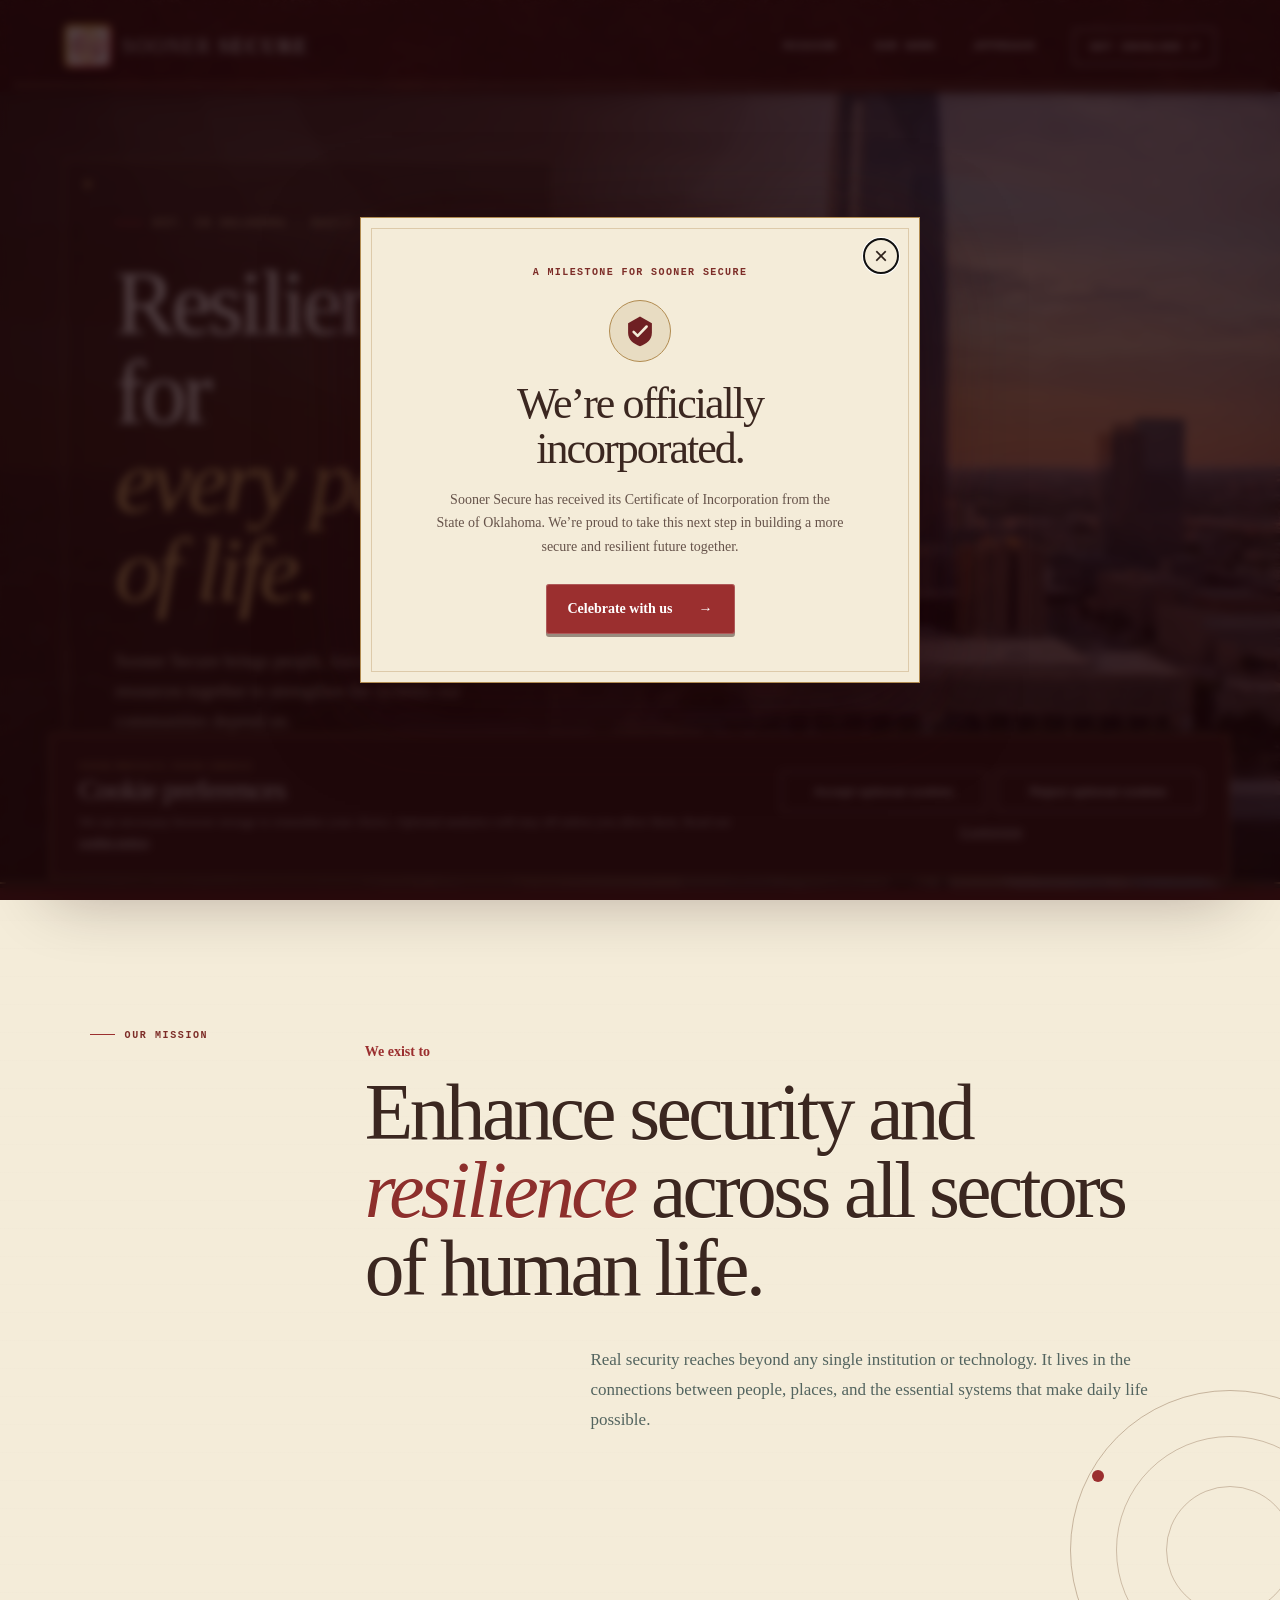
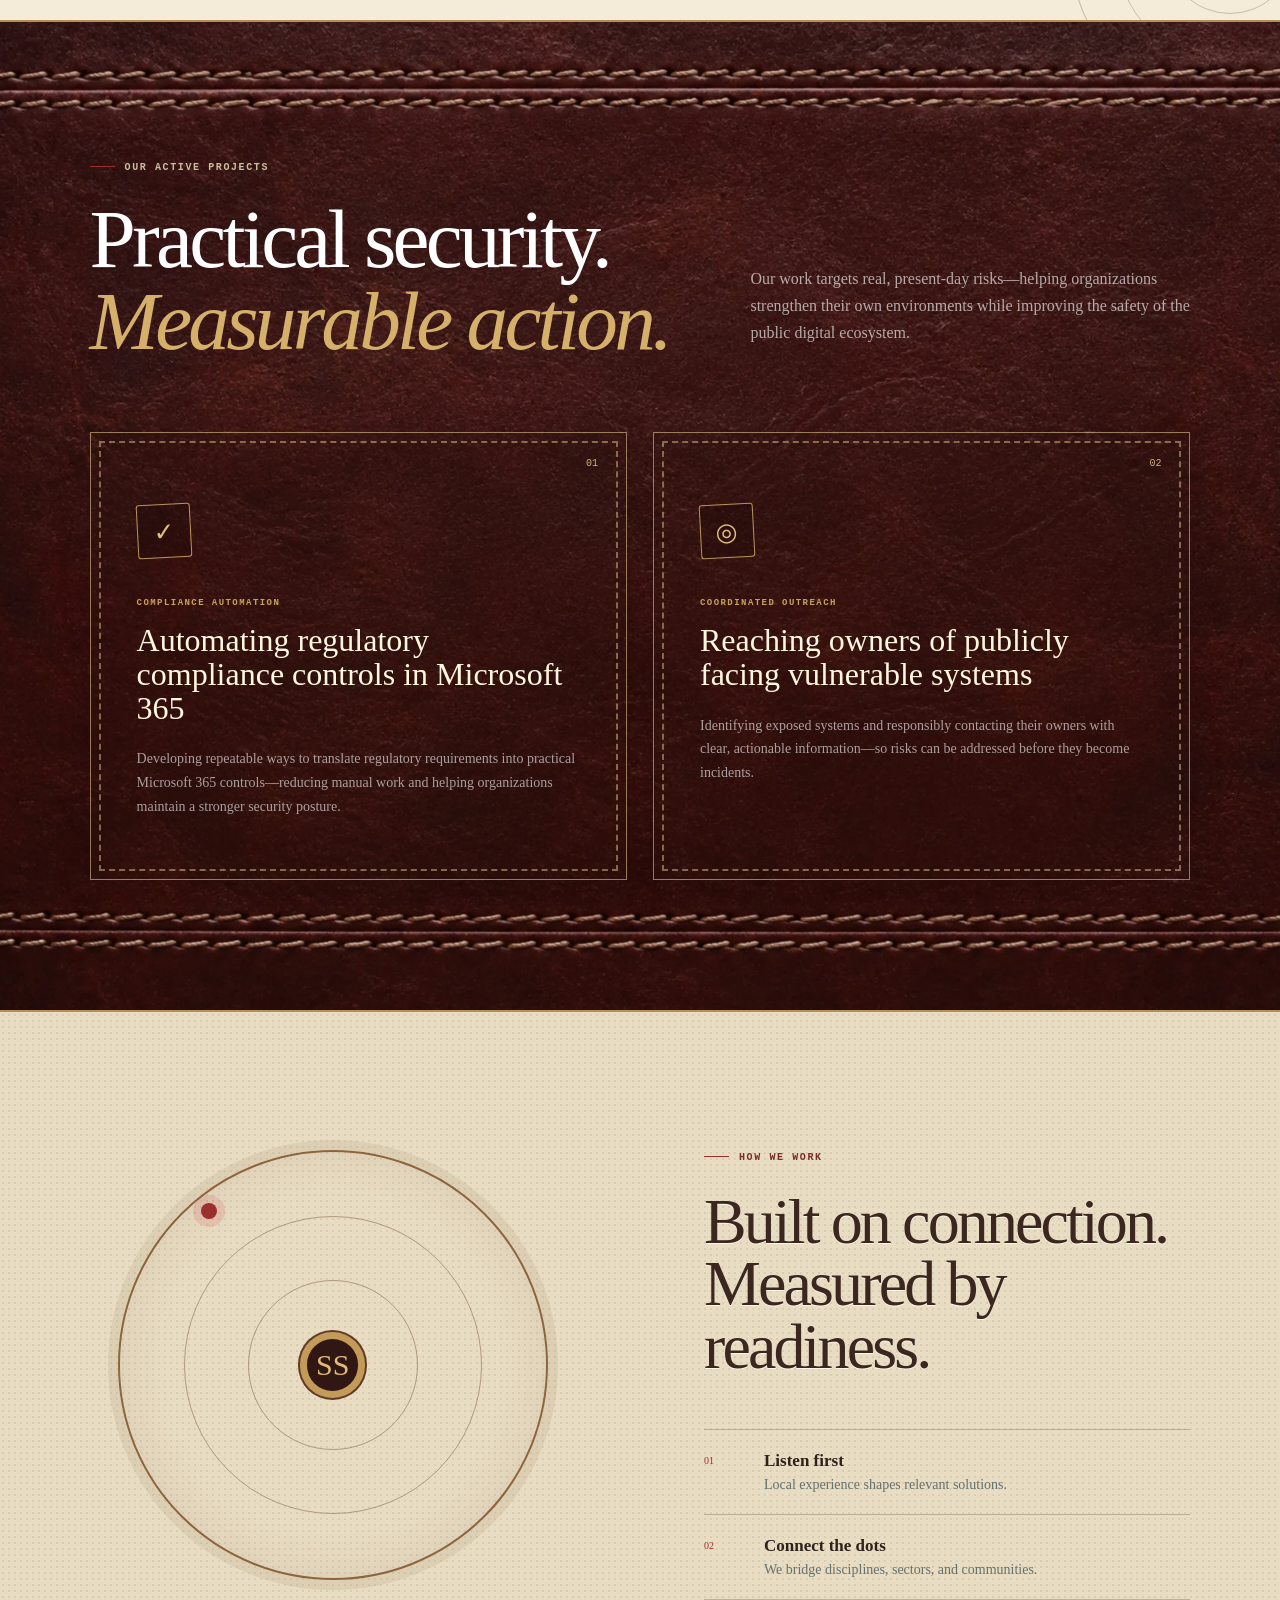
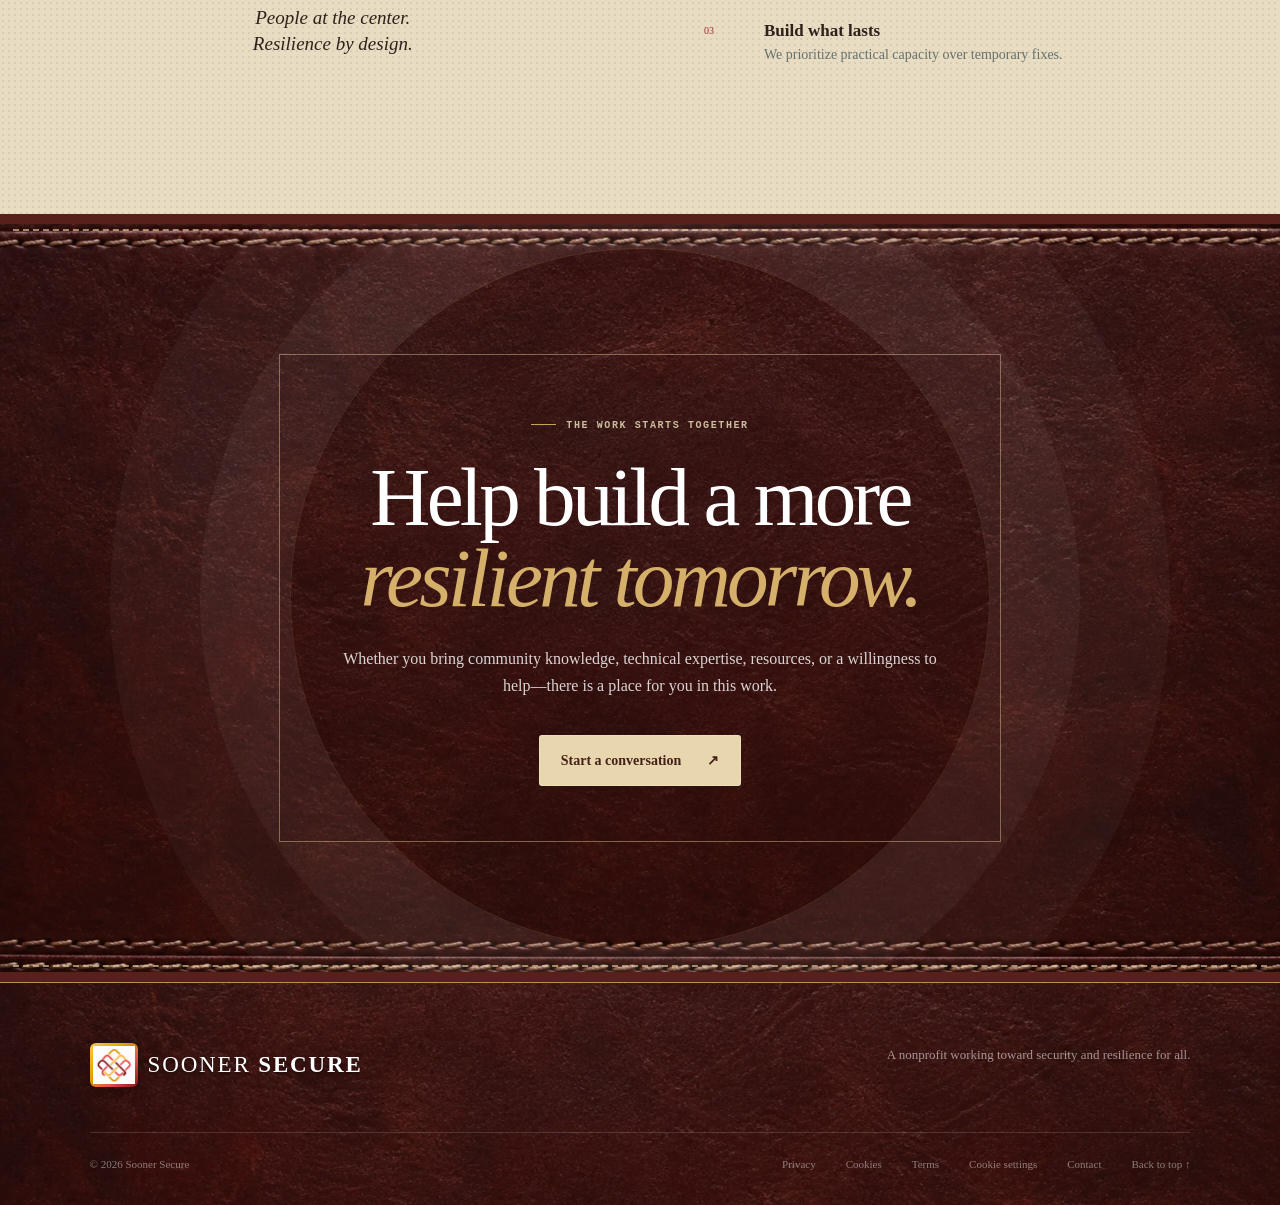
==== commit 635d937b: "hello world, we're sooner secure inc" ====
--- a/index.html
+++ b/index.html
@@ -14,10 +14,7 @@
 
     <header class="site-header" data-header>
       <a class="brand" href="#top" aria-label="Sooner Secure home">
-        <svg class="brand-mark" viewBox="0 0 40 40" aria-hidden="true">
-          <path d="M20 3 34 10.8v11.4C34 30.3 27.9 35.4 20 38c-7.9-2.6-14-7.7-14-15.8V10.8L20 3Z" fill="currentColor"/>
-          <path d="m12.5 21 4.7 4.7 10.6-11" fill="none" stroke="#f7f3e8" stroke-width="3" stroke-linecap="round" stroke-linejoin="round"/>
-        </svg>
+        <span class="brand-logo-frame" aria-hidden="true"><img class="brand-logo-image" src="sooner-secure-logo.jpg" alt="" /></span>
         <span>Sooner <strong>Secure</strong></span>
       </a>
       <button class="menu-toggle" type="button" aria-expanded="false" aria-controls="site-nav">
@@ -122,9 +119,22 @@
       </section>
     </main>
 
+    <dialog class="incorporation-dialog" data-incorporation-dialog aria-labelledby="incorporation-title" aria-describedby="incorporation-description">
+      <div class="incorporation-content">
+        <button class="dialog-close incorporation-close" type="button" data-incorporation-close aria-label="Close announcement">×</button>
+        <p class="incorporation-kicker">A milestone for Sooner Secure</p>
+        <div class="incorporation-seal" aria-hidden="true">
+          <svg viewBox="0 0 40 40"><path d="M20 3 34 10.8v11.4C34 30.3 27.9 35.4 20 38c-7.9-2.6-14-7.7-14-15.8V10.8L20 3Z"/><path d="m12.5 21 4.7 4.7 10.6-11"/></svg>
+        </div>
+        <h2 id="incorporation-title">We’re officially incorporated.</h2>
+        <p id="incorporation-description">Sooner Secure has received its Certificate of Incorporation from the State of Oklahoma. We’re proud to take this next step in building a more secure and resilient future together.</p>
+        <button class="button button-primary incorporation-acknowledge" type="button" data-incorporation-close>Celebrate with us <span aria-hidden="true">→</span></button>
+      </div>
+    </dialog>
+
     <footer>
       <a class="brand footer-brand" href="#top">
-        <svg class="brand-mark" viewBox="0 0 40 40" aria-hidden="true"><path d="M20 3 34 10.8v11.4C34 30.3 27.9 35.4 20 38c-7.9-2.6-14-7.7-14-15.8V10.8L20 3Z" fill="currentColor"/><path d="m12.5 21 4.7 4.7 10.6-11" fill="none" stroke="#f7f3e8" stroke-width="3" stroke-linecap="round" stroke-linejoin="round"/></svg>
+        <span class="brand-logo-frame" aria-hidden="true"><img class="brand-logo-image" src="sooner-secure-logo.jpg" alt="" /></span>
         <span>Sooner <strong>Secure</strong></span>
       </a>
       <p>A nonprofit working toward security and resilience for all.</p>
--- a/styles.css
+++ b/styles.css
@@ -23,7 +23,8 @@
 .site-header.scrolled { position: fixed; height: 68px; background: rgba(75,11,18,.96); backdrop-filter: blur(14px); }
 .brand { display: flex; align-items: center; gap: 10px; text-decoration: none; font-size: 20px; letter-spacing: -.04em; }
 .brand strong { font-weight: 700; }
-.brand-mark { width: 29px; height: 29px; color: var(--orange); }
+.brand-logo-frame { width: 48px; height: 44px; padding: 3px; display: grid; place-items: center; flex: 0 0 auto; border-radius: 6px; background: linear-gradient(135deg, #ffc44d 0%, #e0a800 35%, #e74d4f 68%, #841617 100%); box-shadow: 0 2px 12px rgba(20,8,6,.28); }
+.brand-logo-image { display: block; width: 100%; height: 100%; object-fit: contain; background: white; }
 .site-nav { display: flex; align-items: center; gap: clamp(22px, 3vw, 46px); font-size: 14px; font-weight: 600; }
 .site-nav a { text-decoration: none; }
 .site-nav > a:not(.nav-cta) { position: relative; }
@@ -270,7 +271,6 @@
 
 .site-header.scrolled { height: 76px; background: linear-gradient(rgba(38,15,12,.3), rgba(38,15,12,.3)), var(--leather) center / cover; }
 .brand { text-transform: uppercase; letter-spacing: .08em; text-shadow: 0 2px 2px #1e0e0c; }
-.brand-mark { color: var(--gold); filter: drop-shadow(0 2px 1px #21100d); }
 .site-nav { font-family: ui-monospace, "Courier New", monospace; text-transform: uppercase; letter-spacing: .09em; font-size: 11px; }
 .nav-cta, .button { border-radius: 3px; box-shadow: inset 0 0 0 1px rgba(255,255,255,.2), 0 3px 0 rgba(42,20,15,.45); }
 
@@ -335,8 +335,23 @@
 .button-light { color: #442018; background: #e8d6af; }
 footer { border-top: 1px solid #b68f55; }
 
-.consent-banner { background-image: linear-gradient(rgba(45,18,15,.1),rgba(45,18,15,.1)), var(--leather); background-size: cover; border: 2px solid #b18b50; outline: 1px dashed #dfc795; outline-offset: -9px; }
-.consent-dialog { border: 8px solid #5b261f; outline: 2px dashed #d0aa68; outline-offset: -6px; }
+.consent-banner { background-image: none; background-color: #301713; border: 1px solid #b18b50; outline: 0; }
+.consent-dialog { border: 1px solid #b18b50; outline: 0; }
+.incorporation-dialog { width: min(560px, calc(100% - 32px)); padding: 0; border: 1px solid #b18b50; color: var(--ink); background: var(--paper); box-shadow: 0 24px 90px rgba(31,5,9,.45); }
+.incorporation-dialog[open] { animation: announcement-enter .28s ease-out; }
+.incorporation-dialog::backdrop { background: rgba(27,5,8,.76); backdrop-filter: blur(4px); }
+.incorporation-content { position: relative; padding: 48px; text-align: center; }
+.incorporation-content::before { content: ""; position: absolute; inset: 10px; border: 1px solid rgba(177,139,80,.35); pointer-events: none; }
+.incorporation-close { position: absolute; top: 20px; right: 20px; z-index: 1; }
+.incorporation-kicker { margin: 0 0 20px; color: #7d2d28; font: 700 10px/1.4 ui-monospace, "Courier New", monospace; letter-spacing: .14em; text-transform: uppercase; }
+.incorporation-seal { width: 62px; height: 62px; margin: 0 auto 20px; display: grid; place-items: center; border: 1px solid #b18b50; border-radius: 50%; background: #e8dcc2; }
+.incorporation-seal svg { width: 34px; height: 34px; }
+.incorporation-seal svg path:first-child { fill: #6f2023; }
+.incorporation-seal svg path:last-child { fill: none; stroke: #f4ecd9; stroke-width: 3; stroke-linecap: round; stroke-linejoin: round; }
+.incorporation-dialog h2 { max-width: 420px; margin: 0 auto 16px; color: #3b2720; font-size: 44px; line-height: 1.02; }
+.incorporation-dialog #incorporation-description { max-width: 410px; margin: 0 auto 25px; color: #66534a; font-size: 14px; line-height: 1.7; }
+.incorporation-acknowledge { border: 0; font-family: inherit; cursor: pointer; }
+@keyframes announcement-enter { from { opacity: 0; transform: translateY(12px) scale(.98); } to { opacity: 1; transform: none; } }
 .legal-main { background: rgba(255,251,238,.28); }
 
 @media (max-width: 900px) {
@@ -352,4 +367,6 @@
   .focus-grid { gap: 18px; }
   .focus-card, .focus-card:not(:first-child) { padding: 38px 30px; }
   .connect-inner { padding: 38px 20px; }
-}
+  .incorporation-content { padding: 48px 28px 34px; }
+  .incorporation-dialog h2 { font-size: 36px; }
+}
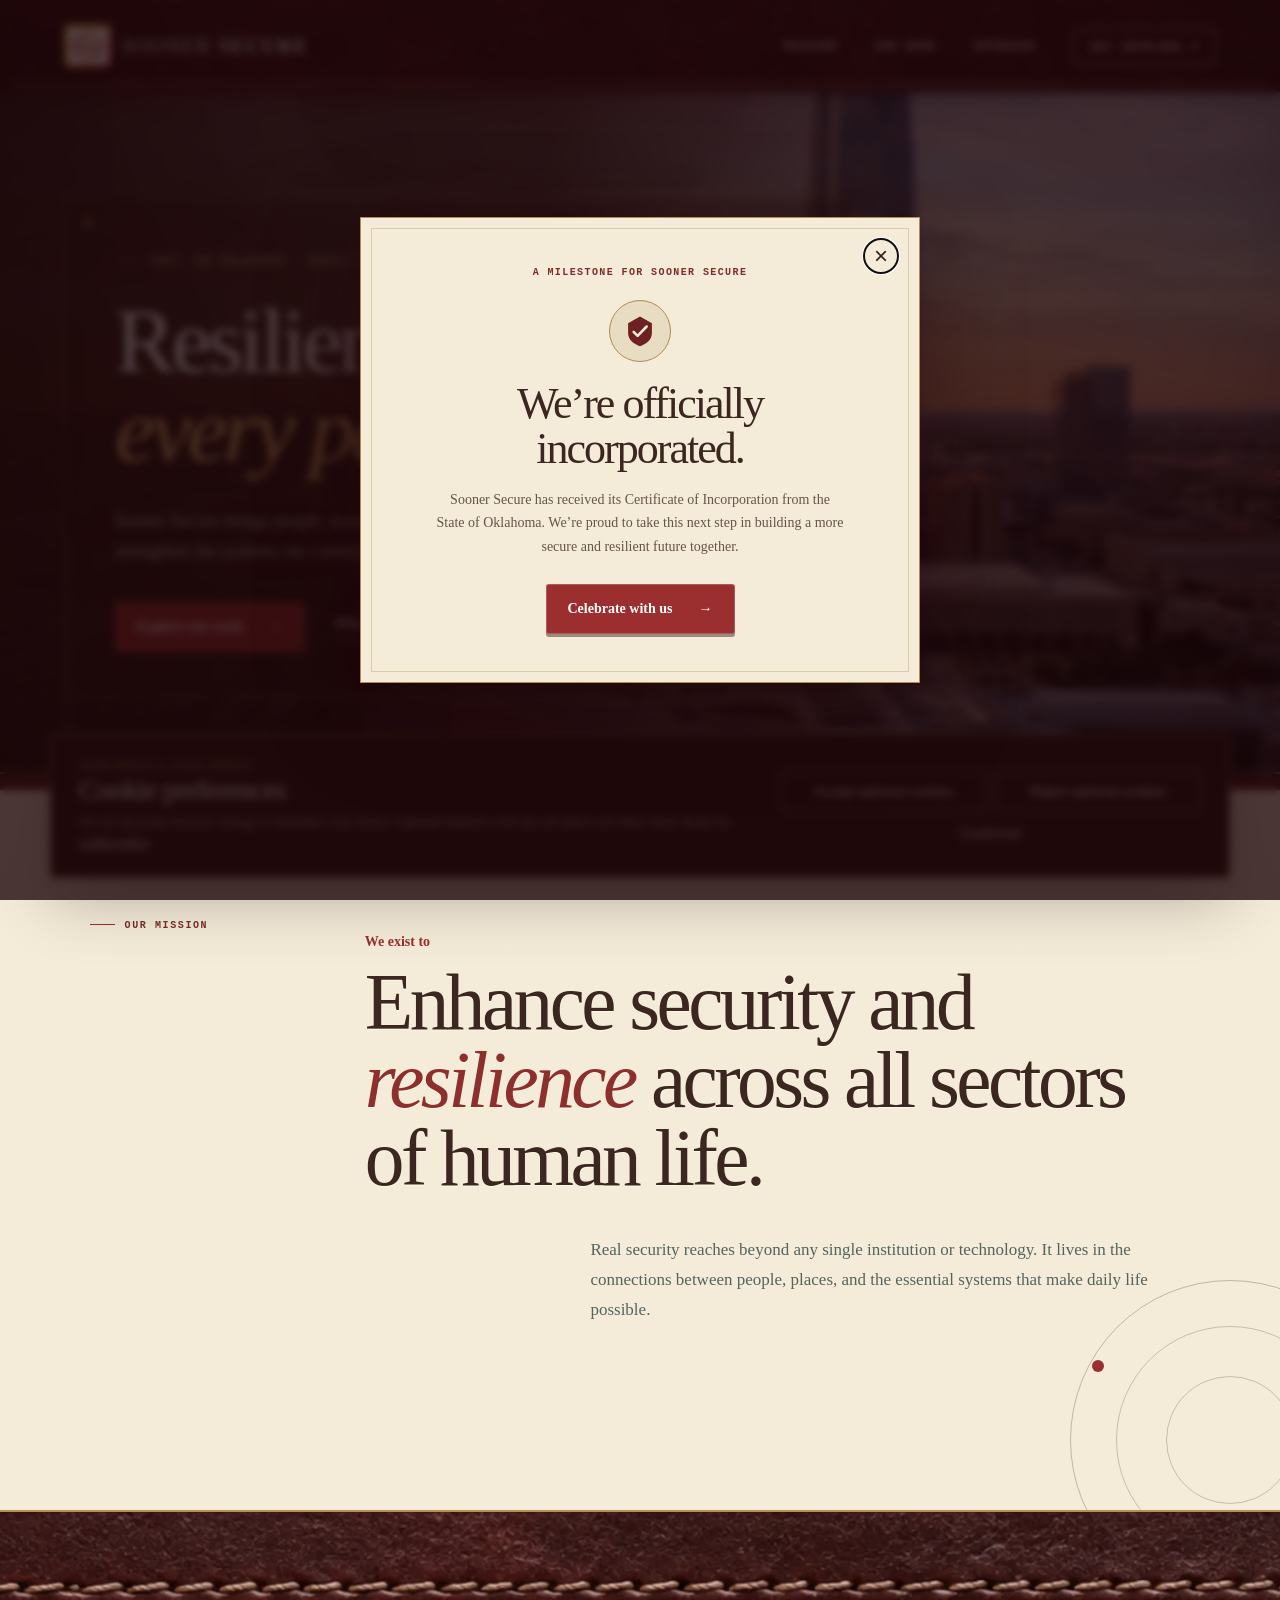
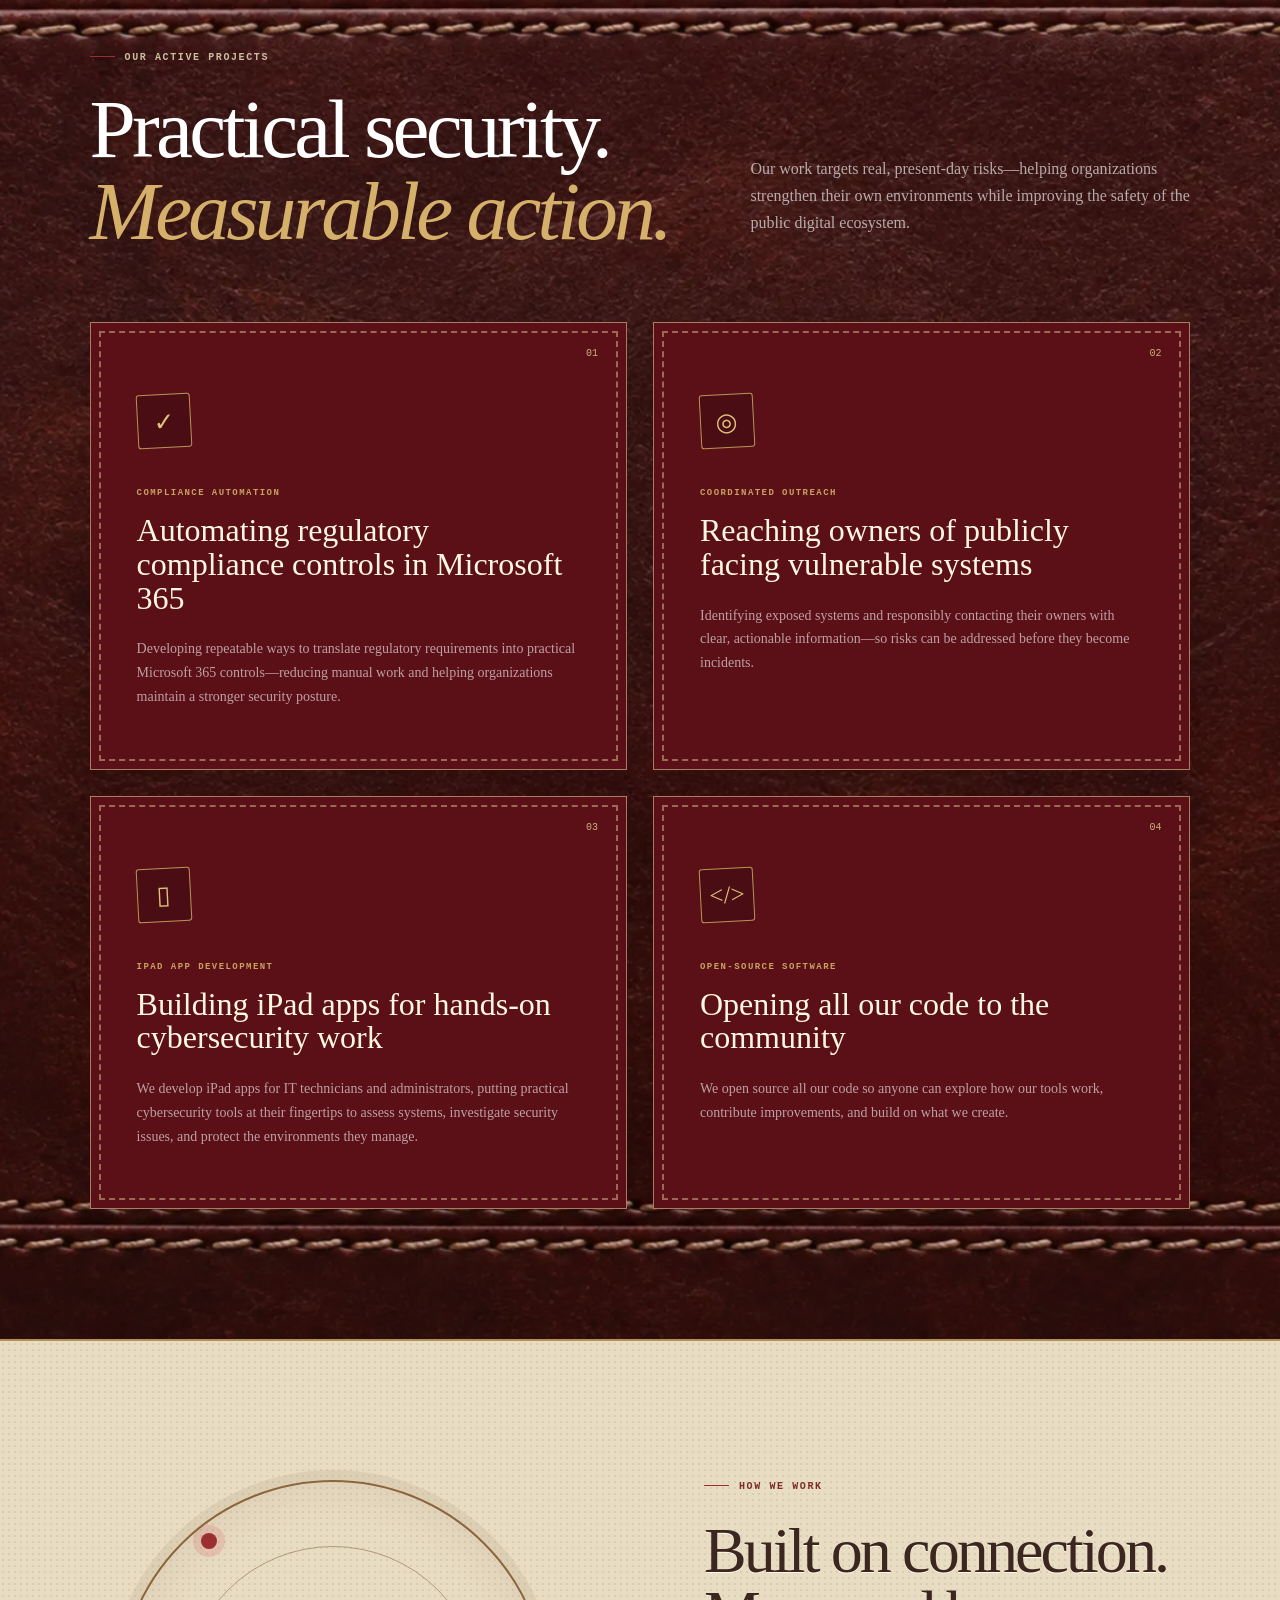
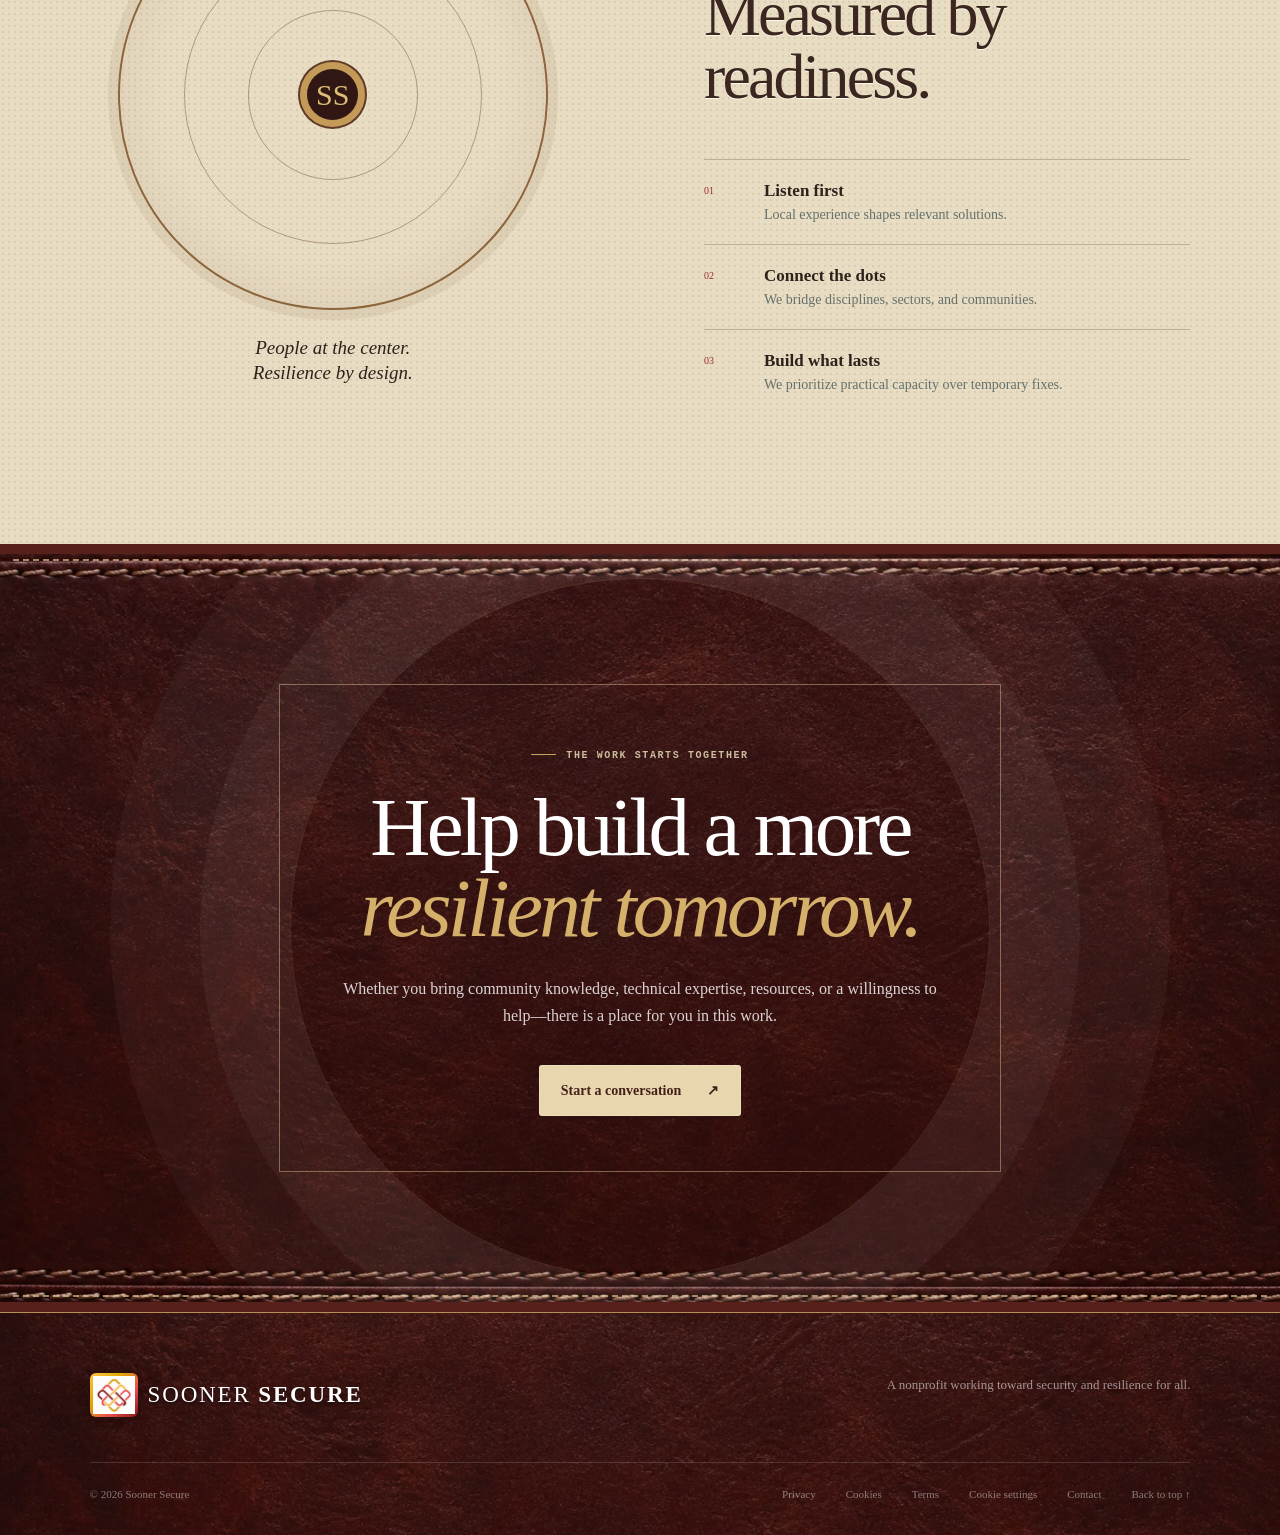
==== commit 251ecdf7: "modified:   index.html 	modified:   styles.css" ====
--- a/index.html
+++ b/index.html
@@ -84,6 +84,20 @@
             <p class="project-type">Coordinated outreach</p>
             <h3>Reaching owners of publicly facing vulnerable systems</h3>
             <p>Identifying exposed systems and responsibly contacting their owners with clear, actionable information—so risks can be addressed before they become incidents.</p>
+          </article>
+          <article class="focus-card reveal">
+            <span class="card-number">03</span>
+            <div class="icon-wrap" aria-hidden="true">▯</div>
+            <p class="project-type">iPad app development</p>
+            <h3>Building iPad apps for hands-on cybersecurity work</h3>
+            <p>We develop iPad apps for IT technicians and administrators, putting practical cybersecurity tools at their fingertips to assess systems, investigate security issues, and protect the environments they manage.</p>
+          </article>
+          <article class="focus-card reveal" data-delay="1">
+            <span class="card-number">04</span>
+            <div class="icon-wrap" aria-hidden="true">&lt;/&gt;</div>
+            <p class="project-type">Open-source software</p>
+            <h3>Opening all our code to the community</h3>
+            <p>We open source all our code so anyone can explore how our tools work, contribute improvements, and build on what we create.</p>
           </article>
         </div>
       </section>
--- a/styles.css
+++ b/styles.css
@@ -276,6 +276,8 @@
 
 .hero {
   min-height: 790px;
+  height: auto;
+  grid-template-columns: 1fr;
   padding-top: 160px;
   background: linear-gradient(90deg, rgba(29,16,12,.92) 0%, rgba(48,24,17,.77) 43%, rgba(48,24,17,.15) 72%), url("assets/downtown-oklahoma-city.webp") center / cover;
   border-bottom: 12px solid #5b211c;
@@ -284,6 +286,10 @@
 .hero-copy { position: relative; z-index: 2; max-width: 790px; padding: 45px 50px; border: 1px solid rgba(220,190,131,.38); background: rgba(41,22,16,.28); backdrop-filter: blur(2px); }
 .hero-copy::before, .hero-copy::after { content: "✦"; position: absolute; color: var(--gold); font-size: 16px; }
 .hero-copy::before { top: 14px; left: 16px; } .hero-copy::after { right: 16px; bottom: 14px; }
+.hero-copy { min-width: 0; }
+.hero-actions { gap: 18px 30px; }
+.hero-actions > a { max-width: 100%; }
+.hero-actions .text-link { line-height: 1.6; overflow-wrap: anywhere; }
 .hero h1 { font-size: clamp(62px, 7.1vw, 112px); text-shadow: 0 4px 0 rgba(20,9,7,.42); }
 .hero h1 em { color: #e2bc72; }
 .eyebrow, .section-label, .project-type, .hero-index { font-family: ui-monospace, "Courier New", monospace; letter-spacing: .16em; }
@@ -313,7 +319,7 @@
   border: 1px solid rgba(227,202,151,.58);
   outline: 2px dashed rgba(227,202,151,.48);
   outline-offset: -11px;
-  background: rgba(39,15,13,.22);
+  background: #5b1018;
   box-shadow: 0 10px 28px rgba(24,9,7,.25);
 }
 .card-number { top: 25px; right: 28px; font-family: ui-monospace, monospace; color: #cbb17c; }
@@ -363,6 +369,7 @@
 @media (max-width: 580px) {
   .hero { min-height: 730px; padding-top: 125px; background-position: 60% center; }
   .hero-copy { padding: 34px 25px; }
+  .hero-actions { flex-direction: column; align-items: flex-start; }
   .hero h1 { font-size: clamp(50px, 15vw, 72px); }
   .focus-grid { gap: 18px; }
   .focus-card, .focus-card:not(:first-child) { padding: 38px 30px; }
